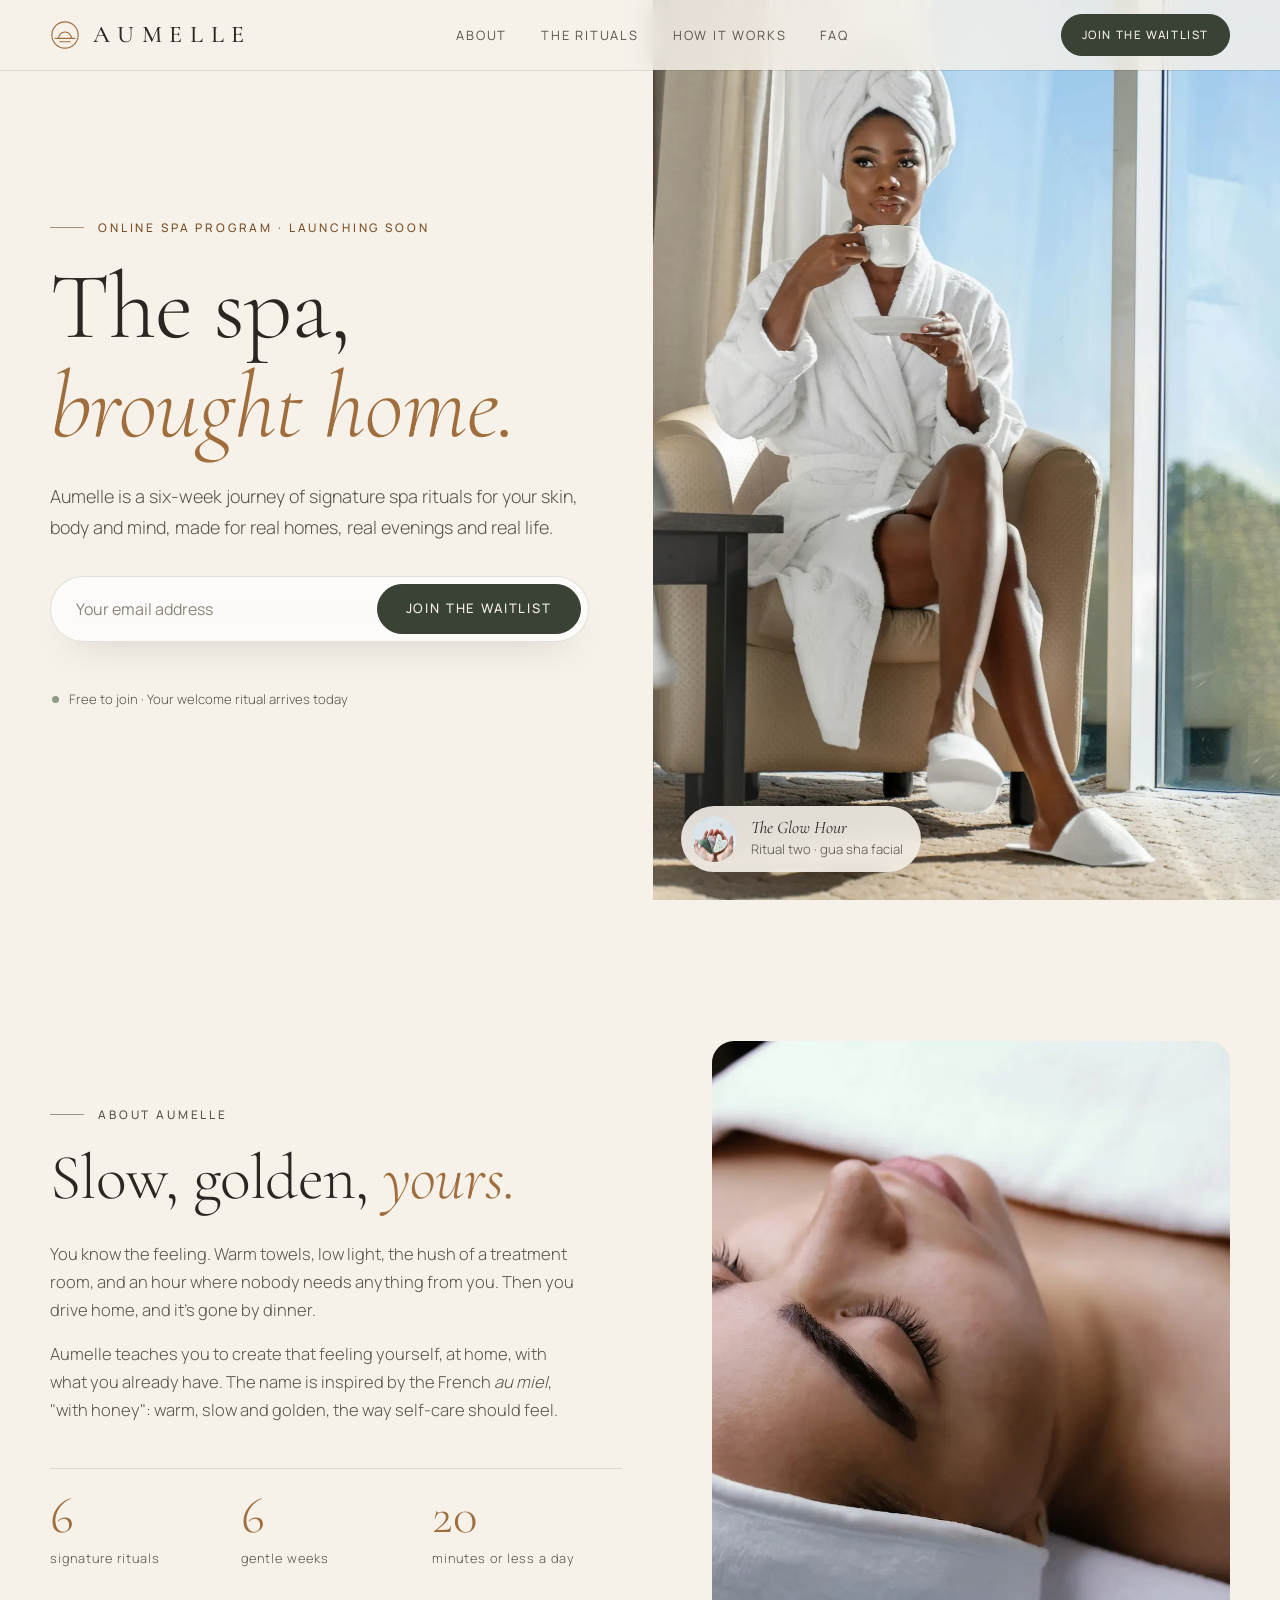
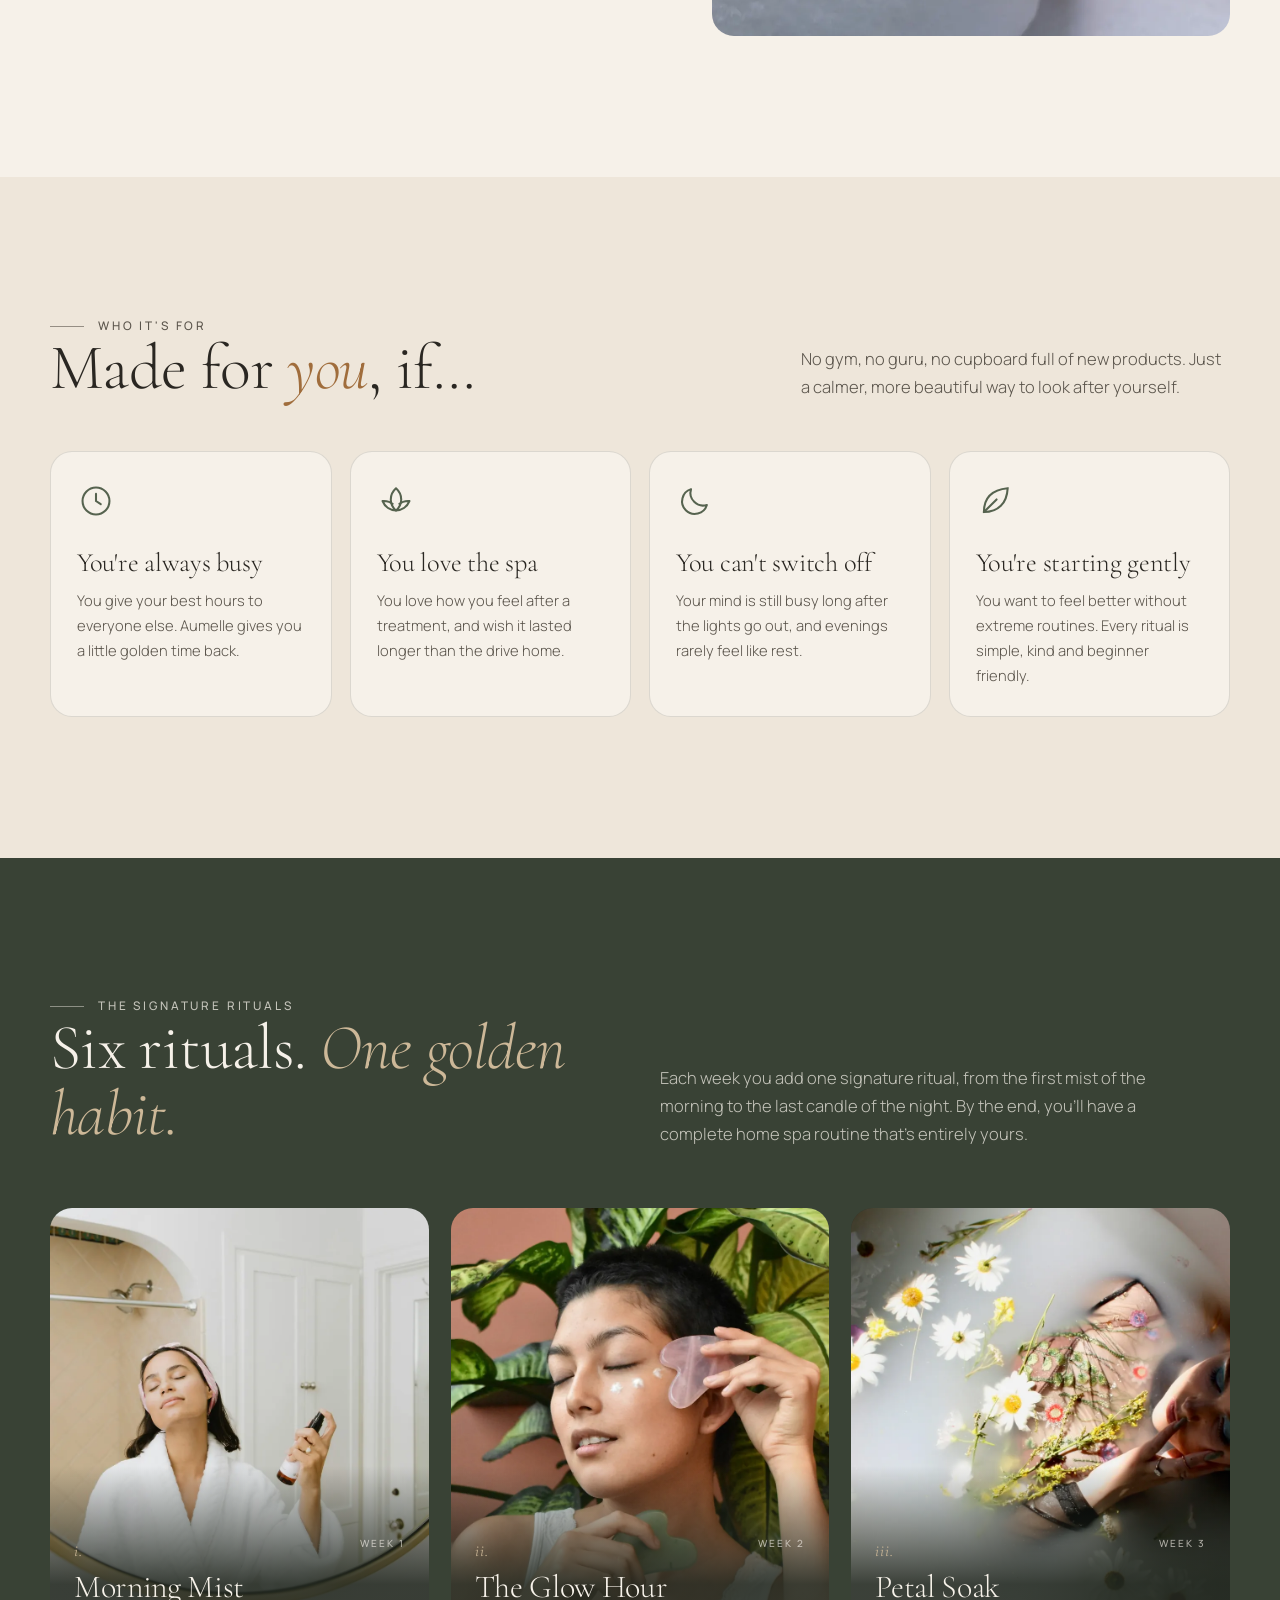
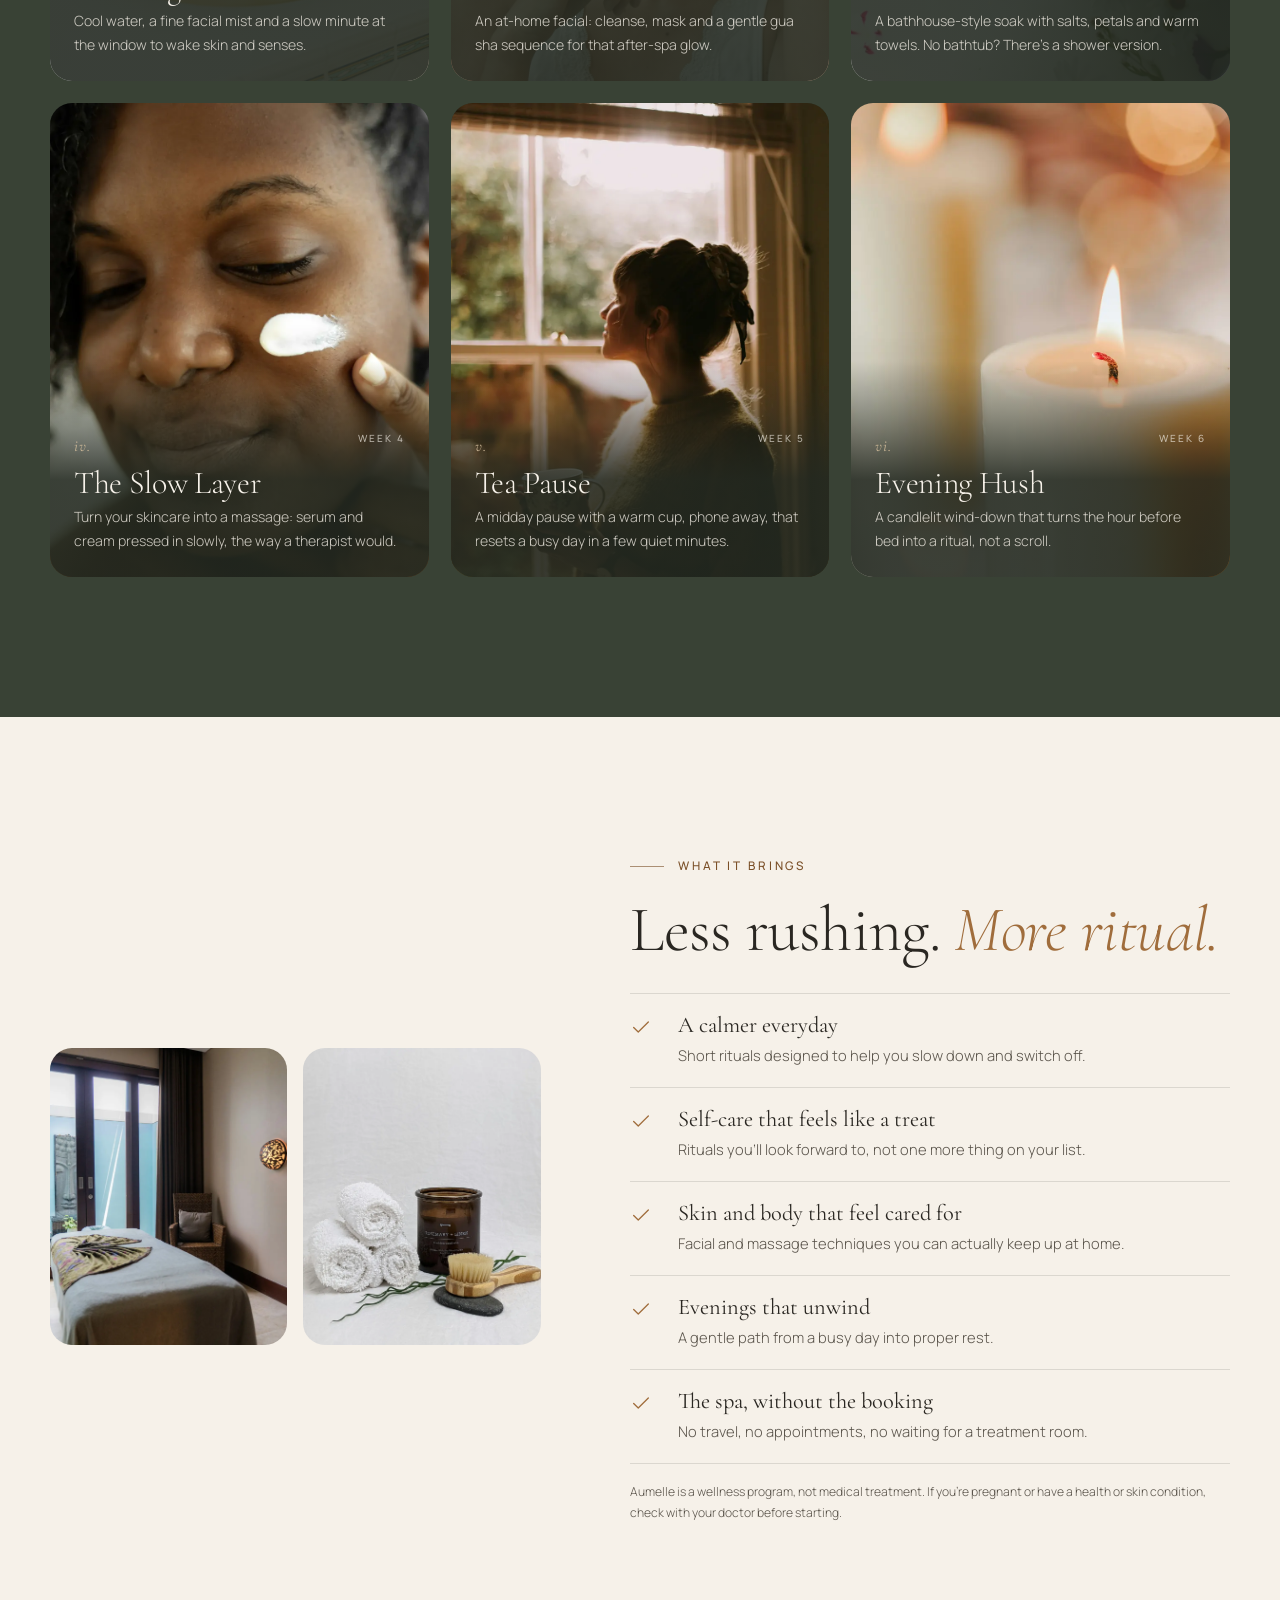
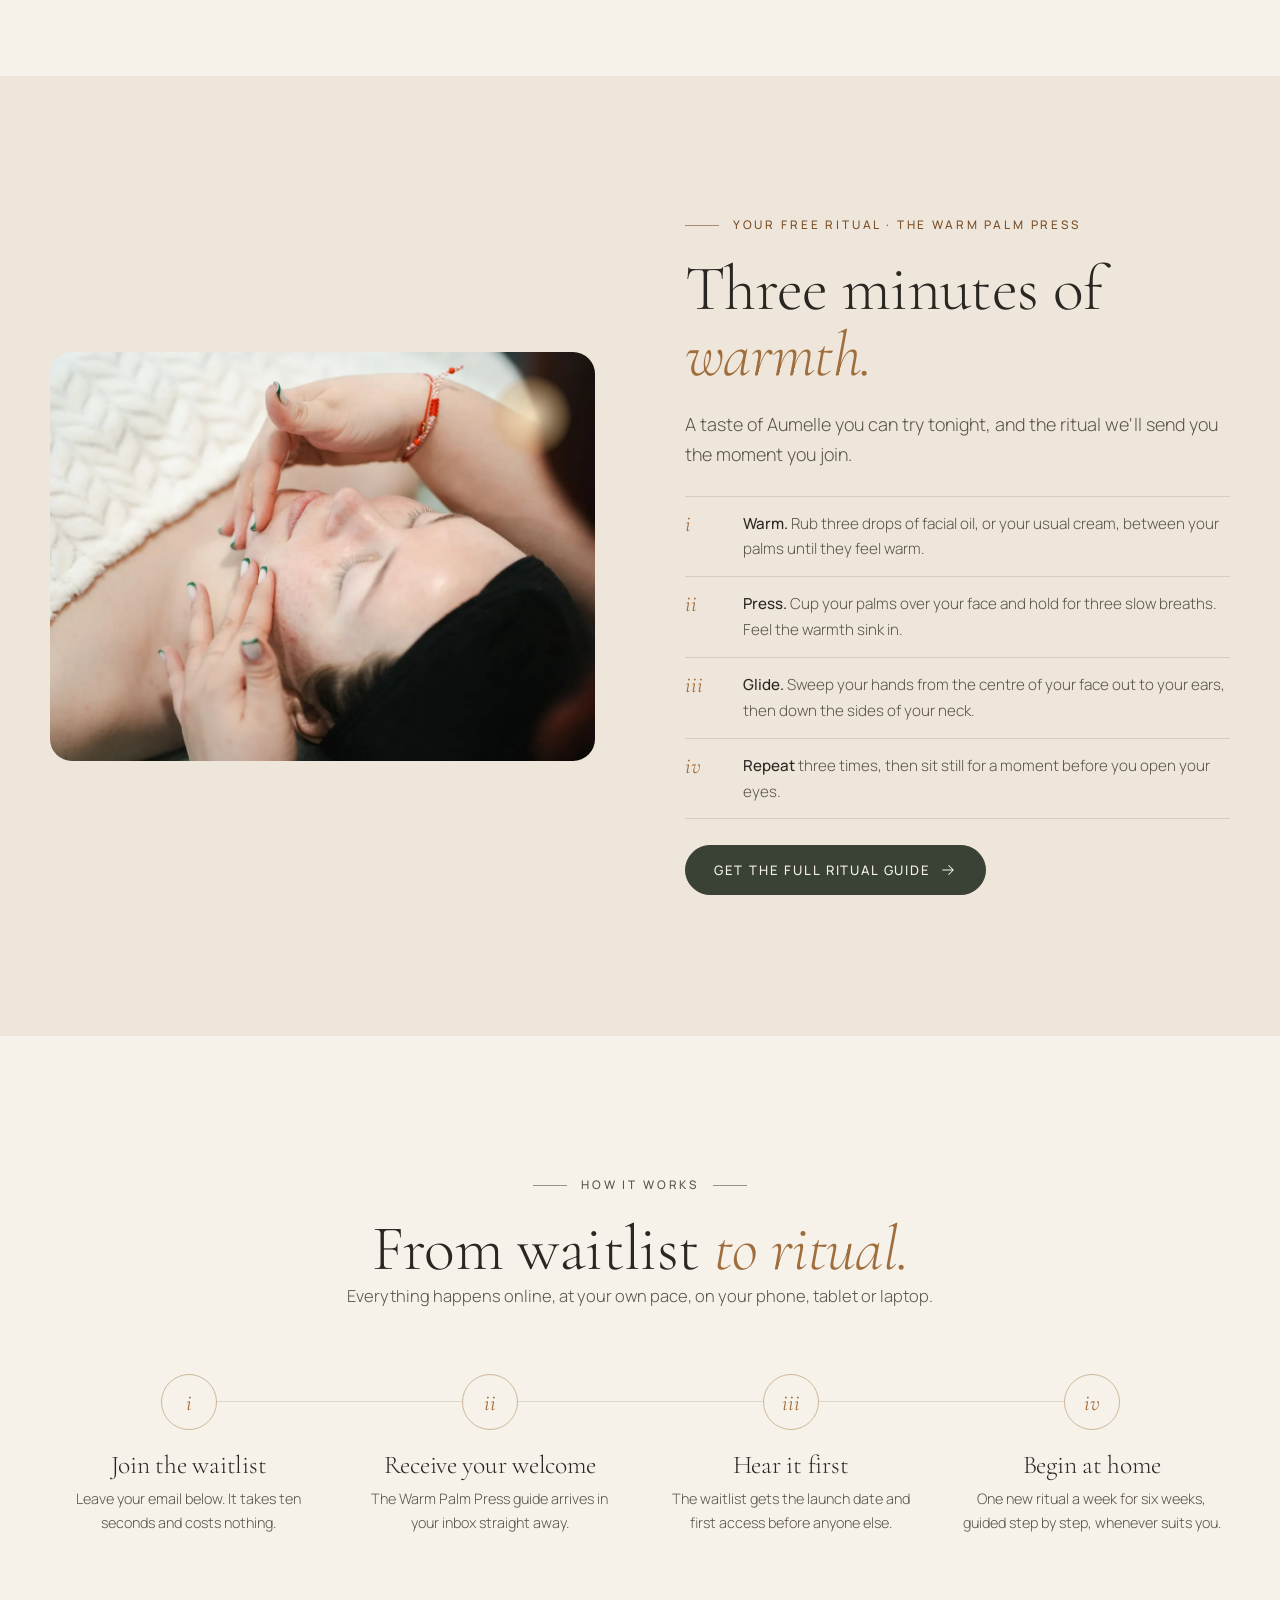
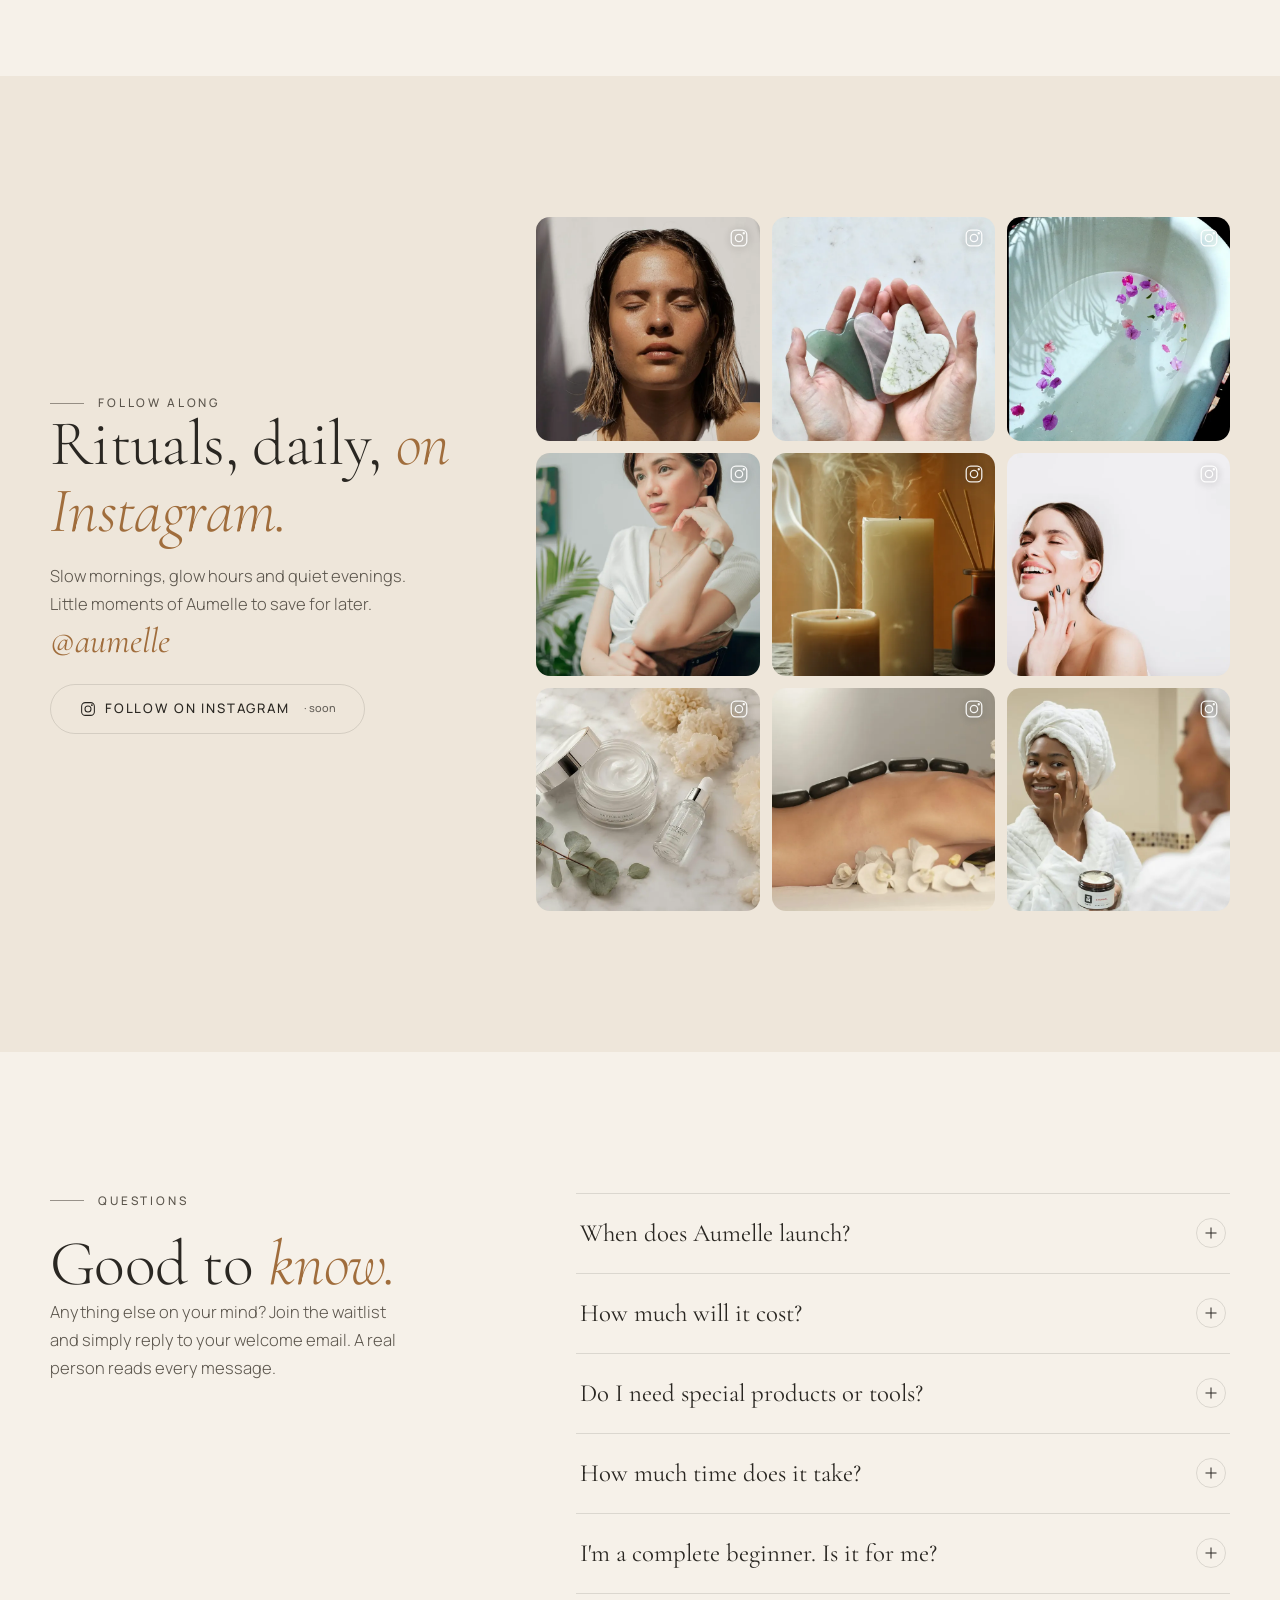
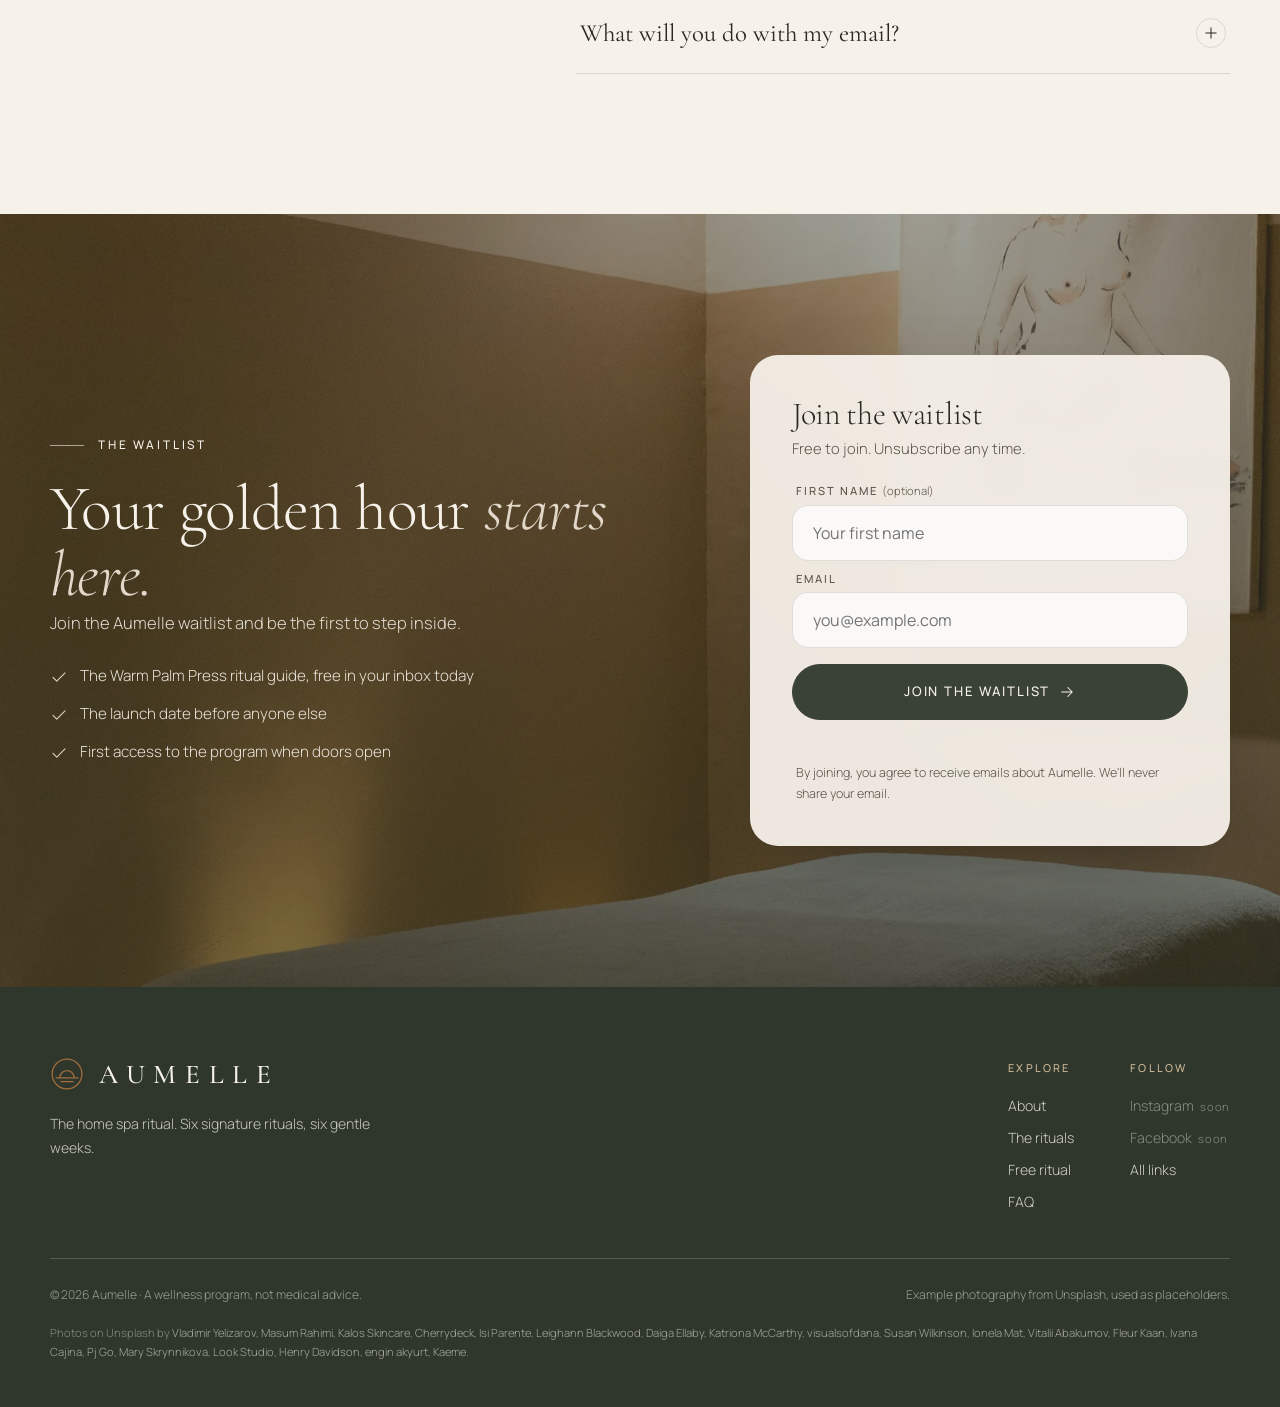
==== index.html @ cd6c883d "Aumelle landing page, waitlist and link-in-bio" ====
<!doctype html>
<html lang="en" class="no-js">
<head>
<meta charset="utf-8">
<meta name="viewport" content="width=device-width, initial-scale=1, viewport-fit=cover">
<title>Aumelle · The home spa ritual | Join the waitlist</title>
<meta name="description" content="Aumelle is an online spa program: six signature rituals over six gentle weeks that bring the calm and glow of the spa into your home. Join the waitlist for first access.">
<meta name="theme-color" content="#f6f1e9">
<link rel="canonical" href="https://mohammedbagowabair.github.io/Aumelle-Website/">
<meta property="og:type" content="website">
<meta property="og:site_name" content="Aumelle">
<meta property="og:title" content="Aumelle · The home spa ritual">
<meta property="og:description" content="Six signature rituals, six gentle weeks, the spa brought home. Join the waitlist for first access.">
<meta property="og:url" content="https://mohammedbagowabair.github.io/Aumelle-Website/">
<meta property="og:image" content="https://mohammedbagowabair.github.io/Aumelle-Website/assets/og.jpg">
<meta property="og:image:width" content="1200"><meta property="og:image:height" content="630">
<meta property="og:image:alt" content="Aumelle wordmark beside a woman relaxing with her eyes closed">
<meta name="twitter:card" content="summary_large_image">
<meta name="twitter:image" content="https://mohammedbagowabair.github.io/Aumelle-Website/assets/og.jpg">
<link rel="icon" href="assets/favicon.svg?v=202611112154" type="image/svg+xml">
<link rel="apple-touch-icon" href="assets/apple-touch-icon.png?v=202611112154">
<link rel="preload" href="assets/fonts/Cormorant-latin.woff2" as="font" type="font/woff2" crossorigin>
<link rel="preload" href="assets/fonts/Manrope-latin.woff2" as="font" type="font/woff2" crossorigin>
<link rel="preload" href="assets/img/hero.webp?v=202611112154" as="image" type="image/webp">
<link rel="stylesheet" href="assets/style.css?v=202611112154">
<script type="application/ld+json">{"@context":"https://schema.org","@type":"WebSite","name":"Aumelle","url":"https://mohammedbagowabair.github.io/Aumelle-Website/","description":"An online spa program: six signature rituals over six gentle weeks."}</script>
</head>
<body data-base="">
<a class="skip" href="#main">Skip to content</a>
<svg width="0" height="0" style="position:absolute" aria-hidden="true" focusable="false">
  <symbol id="i-check" viewBox="0 0 24 24"><path fill="none" stroke="currentColor" stroke-width="1.4" stroke-linecap="round" stroke-linejoin="round" d="M4 12.5l5 5L20 6.5"/></symbol>
  <symbol id="i-arrow" viewBox="0 0 24 24"><path fill="none" stroke="currentColor" stroke-width="1.4" stroke-linecap="round" stroke-linejoin="round" d="M5 12h14M13 6l6 6-6 6"/></symbol>
  <symbol id="i-ig" viewBox="0 0 24 24"><g fill="none" stroke="currentColor" stroke-width="1.4"><rect x="3.5" y="3.5" width="17" height="17" rx="5"/><circle cx="12" cy="12" r="4"/><circle cx="17.2" cy="6.8" r=".6" fill="currentColor"/></g></symbol>
  <symbol id="i-fb" viewBox="0 0 24 24"><path fill="none" stroke="currentColor" stroke-width="1.4" stroke-linejoin="round" d="M13.5 21v-7.5h2.6l.4-3h-3V8.6c0-.9.3-1.5 1.6-1.5h1.6V4.4c-.3 0-1.2-.1-2.3-.1-2.3 0-3.9 1.4-3.9 4v2.2H8v3h2.5V21"/></symbol>
  <symbol id="i-mail" viewBox="0 0 24 24"><g fill="none" stroke="currentColor" stroke-width="1.4" stroke-linejoin="round"><rect x="3" y="5.5" width="18" height="13" rx="2.5"/><path d="M3.5 7l8.5 6.5L20.5 7"/></g></symbol>
  <symbol id="i-leaf" viewBox="0 0 24 24"><g fill="none" stroke="currentColor" stroke-width="1.3" stroke-linecap="round"><path d="M5 19C5 10 10 5 20 4c-.5 9.5-6 15-15 15z"/><path d="M5 19l8-8"/></g></symbol>
  <symbol id="i-cal" viewBox="0 0 24 24"><g fill="none" stroke="currentColor" stroke-width="1.3" stroke-linecap="round"><rect x="3.5" y="5" width="17" height="15" rx="2.5"/><path d="M3.5 10h17M8 3v4M16 3v4"/></g></symbol>
  <symbol id="i-clock" viewBox="0 0 24 24"><g fill="none" stroke="currentColor" stroke-width="1.3" stroke-linecap="round"><circle cx="12" cy="12" r="8.5"/><path d="M12 7.5V12l3 2"/></g></symbol>
  <symbol id="i-moon" viewBox="0 0 24 24"><path fill="none" stroke="currentColor" stroke-width="1.3" stroke-linejoin="round" d="M19.5 14.5A8 8 0 0 1 9.5 4.5a8 8 0 1 0 10 10z"/></symbol>
  <symbol id="i-spa" viewBox="0 0 24 24"><g fill="none" stroke="currentColor" stroke-width="1.3" stroke-linejoin="round"><path d="M12 4c2.2 2 3.3 4.4 3.3 7S14.2 16 12 18c-2.2-2-3.3-4.4-3.3-7S9.8 6 12 4z"/><path d="M12 18c-3.6 0-7-2.2-8.5-6 2.6-.2 5 .6 6.8 2.2M12 18c3.6 0 7-2.2 8.5-6-2.6-.2-5 .6-6.8 2.2"/></g></symbol>
  <symbol id="i-seed" viewBox="0 0 24 24"><g fill="none" stroke="currentColor" stroke-width="1.3" stroke-linecap="round"><circle cx="12" cy="12" r="3"/><path d="M12 3v3M12 18v3M3 12h3M18 12h3M5.6 5.6l2.1 2.1M16.3 16.3l2.1 2.1M5.6 18.4l2.1-2.1M16.3 7.7l2.1-2.1"/></g></symbol>
  <symbol id="i-info" viewBox="0 0 24 24"><g fill="none" stroke="currentColor" stroke-width="1.3" stroke-linecap="round"><circle cx="12" cy="12" r="8.5"/><path d="M12 11v5.5M12 7.8v.2"/></g></symbol>
  <symbol id="i-wave" viewBox="0 0 24 24"><path fill="none" stroke="currentColor" stroke-width="1.3" stroke-linecap="round" d="M3 9c2.5-2 4.5-2 6 0s3.5 2 6 0 4.5-2 6 0M3 15c2.5-2 4.5-2 6 0s3.5 2 6 0 4.5-2 6 0"/></symbol>
</svg>


<header class="nav" id="nav">
  <div class="wrap">
    <a class="wm" href="#main" aria-label="Aumelle, home"><svg class="wm-mark" viewBox="0 0 40 40" aria-hidden="true"><circle cx="20" cy="20" r="17.5"/><path d="M11.5 24.5a8.5 8.5 0 0 1 17 0"/><path d="M7 24.5h26"/><path d="M13 29h14"/></svg><span class="wm-name">Aumelle</span></a>
    <nav class="nav-links" aria-label="Sections">
      <a href="#about">About</a>
      <a href="#rituals">The rituals</a>
      <a href="#how">How it works</a>
      <a href="#faq">FAQ</a>
    </nav>
    <a class="btn btn-sm" href="#waitlist">Join the waitlist</a>
  </div>
</header>

<main id="main">
<!-- HERO -->
<section class="hero split" aria-labelledby="h-hero">
  <div class="hero-grid">
    <div class="hero-copy-wrap">
      <div class="hero-copy">
        <p class="eyebrow reveal">Online spa program · Launching soon</p>
        <h1 id="h-hero" class="reveal d1">The spa,<span class="l2">brought home.</span></h1>
        <p class="lead reveal d2">Aumelle is a six-week journey of signature spa rituals for your skin, body and mind, made for real homes, real evenings and real life.</p>
        <div class="reveal d3" data-signup-box>
          <form class="signup" novalidate>
            <label class="sr" for="email-hero">Email address</label>
            <div class="field-row">
              <input id="email-hero" type="email" name="email" autocomplete="email" inputmode="email" placeholder="Your email address" required aria-describedby="msg-hero">
              <button class="btn" type="submit"><span class="lbl">Join the waitlist</span></button>
            </div>
            <div class="hp" aria-hidden="true"><label>Company<input type="text" name="company" tabindex="-1" autocomplete="off"></label></div>
            <p class="form-msg" id="msg-hero" role="status" aria-live="polite"></p>
          </form>
          <div class="thanks" role="status" aria-live="polite"><svg class="t-mark" viewBox="0 0 40 40" aria-hidden="true"><circle cx="20" cy="20" r="17.5"/><path d="M11.5 24.5a8.5 8.5 0 0 1 17 0"/><path d="M7 24.5h26"/><path d="M13 29h14"/></svg><h3>You're <em>on the list.</em></h3><p>Thank you for joining. Your welcome email, with the Warm Palm Press ritual guide, is on its way to your inbox.</p><p style="font-size:.84rem">Not there in a few minutes? Check Promotions or Spam.</p><span class="demo-flag">Preview mode: no email was saved or sent</span></div>
          <p class="hero-note"><span class="dot" aria-hidden="true"></span>Free to join · Your welcome ritual arrives today</p>
        </div>
      </div>
    </div>
    <figure class="hero-photo">
      <img src="assets/img/hero.webp?v=202611112154" width="1400" height="1750" alt="A woman in a white robe and hair towel relaxing with a cup of tea by a sunny window" fetchpriority="high">
      <figcaption class="hero-chip"><img src="assets/ig/ig2.webp?v=202611112154" width="700" height="700" alt="" loading="lazy"><span><b>The Glow Hour</b>Ritual two · gua sha facial</span></figcaption>
    </figure>
  </div>
</section>

<!-- ABOUT -->
<section class="sec intro" id="about" aria-labelledby="h-about">
  <div class="wrap grid">
    <div>
      <p class="eyebrow reveal">About Aumelle</p>
      <h2 id="h-about" class="reveal d1">Slow, golden, <em>yours.</em></h2>
      <p class="reveal d2">You know the feeling. Warm towels, low light, the hush of a treatment room, and an hour where nobody needs anything from you. Then you drive home, and it's gone by dinner.</p>
      <p class="reveal d2">Aumelle teaches you to create that feeling yourself, at home, with what you already have. The name is inspired by the French <em>au miel</em>, "with honey": warm, slow and golden, the way self-care should feel.</p>
      <div class="trio reveal d3">
        <div><b>6</b><span>signature rituals</span></div>
        <div><b>6</b><span>gentle weeks</span></div>
        <div><b>20</b><span>minutes or less a day</span></div>
      </div>
    </div>
    <figure class="frame reveal d2" style="margin:0;aspect-ratio:4/4.6">
      <img src="assets/img/intro.webp?v=202611112154" width="1600" height="1066" loading="lazy" alt="A woman lying on a spa bed with her eyes closed, hair wrapped in a white towel">
    </figure>
  </div>
</section>

<!-- FOR WHOM -->
<section class="sec forwhom" aria-labelledby="h-who">
  <div class="wrap">
    <div class="head">
      <div>
        <p class="eyebrow reveal">Who it's for</p>
        <h2 id="h-who" class="reveal d1">Made for <em>you</em>, if&hellip;</h2>
      </div>
      <p class="reveal d2">No gym, no guru, no cupboard full of new products. Just a calmer, more beautiful way to look after yourself.</p>
    </div>
    <ul class="who">
      <li class="reveal"><svg class="ic" aria-hidden="true"><use href="#i-clock"/></svg><h3>You're always busy</h3><p>You give your best hours to everyone else. Aumelle gives you a little golden time back.</p></li>
      <li class="reveal d1"><svg class="ic" aria-hidden="true"><use href="#i-spa"/></svg><h3>You love the spa</h3><p>You love how you feel after a treatment, and wish it lasted longer than the drive home.</p></li>
      <li class="reveal d2"><svg class="ic" aria-hidden="true"><use href="#i-moon"/></svg><h3>You can't switch off</h3><p>Your mind is still busy long after the lights go out, and evenings rarely feel like rest.</p></li>
      <li class="reveal d3"><svg class="ic" aria-hidden="true"><use href="#i-leaf"/></svg><h3>You're starting gently</h3><p>You want to feel better without extreme routines. Every ritual is simple, kind and beginner friendly.</p></li>
    </ul>
  </div>
</section>

<!-- RITUALS -->
<section class="sec rituals" id="rituals" aria-labelledby="h-rituals">
  <div class="wrap">
    <div class="head">
      <div>
        <p class="eyebrow reveal">The signature rituals</p>
        <h2 id="h-rituals" class="reveal d1">Six rituals. <em>One golden habit.</em></h2>
      </div>
      <p class="reveal d2">Each week you add one signature ritual, from the first mist of the morning to the last candle of the night. By the end, you'll have a complete home spa routine that's entirely yours.</p>
    </div>
    <ol class="rgrid">
      <li class="rcard reveal"><div class="ph"><img src="assets/img/r-mist.webp?v=202611112154" width="900" height="1125" loading="lazy" alt="A woman in a white robe spraying facial mist in front of a round mirror"></div><div class="body"><span class="n">i.</span><span class="wk">Week 1</span><h3>Morning Mist</h3><p>Cool water, a fine facial mist and a slow minute at the window to wake skin and senses.</p></div></li>
      <li class="rcard reveal d1"><div class="ph"><img src="assets/img/r-glow.webp?v=202611112154" width="900" height="1125" loading="lazy" alt="A woman with eyes closed using a rose quartz gua sha on her cheek"></div><div class="body"><span class="n">ii.</span><span class="wk">Week 2</span><h3>The Glow Hour</h3><p>An at-home facial: cleanse, mask and a gentle gua sha sequence for that after-spa glow.</p></div></li>
      <li class="rcard reveal d2"><div class="ph"><img src="assets/img/r-soak.webp?v=202611112154" width="900" height="1125" loading="lazy" alt="A woman relaxing in a milky bath scattered with daisies"></div><div class="body"><span class="n">iii.</span><span class="wk">Week 3</span><h3>Petal Soak</h3><p>A bathhouse-style soak with salts, petals and warm towels. No bathtub? There's a shower version.</p></div></li>
      <li class="rcard reveal"><div class="ph"><img src="assets/img/r-layer.webp?v=202611112154" width="900" height="1125" loading="lazy" alt="A smiling woman applying a dot of cream to her cheek"></div><div class="body"><span class="n">iv.</span><span class="wk">Week 4</span><h3>The Slow Layer</h3><p>Turn your skincare into a massage: serum and cream pressed in slowly, the way a therapist would.</p></div></li>
      <li class="rcard reveal d1"><div class="ph"><img src="assets/img/r-tea.webp?v=202611112154" width="900" height="1125" loading="lazy" alt="A woman holding a cup of tea by a sunlit window"></div><div class="body"><span class="n">v.</span><span class="wk">Week 5</span><h3>Tea Pause</h3><p>A midday pause with a warm cup, phone away, that resets a busy day in a few quiet minutes.</p></div></li>
      <li class="rcard reveal d2"><div class="ph"><img src="assets/img/r-hush.webp?v=202611112154" width="900" height="1125" loading="lazy" alt="A lit white candle glowing in soft warm light"></div><div class="body"><span class="n">vi.</span><span class="wk">Week 6</span><h3>Evening Hush</h3><p>A candlelit wind-down that turns the hour before bed into a ritual, not a scroll.</p></div></li>
    </ol>
  </div>
</section>

<!-- BENEFITS -->
<section class="sec benefits" aria-labelledby="h-ben">
  <div class="wrap grid">
    <div class="bimgs">
      <figure class="frame reveal" style="margin:0"><img src="assets/img/room.webp?v=202611112154" width="1000" height="1250" loading="lazy" alt="A calm spa treatment room with a made-up massage bed and soft light"></figure>
      <figure class="frame reveal d2" style="margin:0"><img src="assets/img/towels.webp?v=202611112154" width="1000" height="1250" loading="lazy" alt="Rolled white towels, an amber candle jar and a wooden body brush"></figure>
    </div>
    <div>
      <p class="eyebrow reveal">What it brings</p>
      <h2 class="reveal d1" id="h-ben">Less rushing. <em>More ritual.</em></h2>
      <ul class="blist">
        <li class="reveal"><svg aria-hidden="true"><use href="#i-check"/></svg><div><b>A calmer everyday</b><span>Short rituals designed to help you slow down and switch off.</span></div></li>
        <li class="reveal d1"><svg aria-hidden="true"><use href="#i-check"/></svg><div><b>Self-care that feels like a treat</b><span>Rituals you'll look forward to, not one more thing on your list.</span></div></li>
        <li class="reveal d2"><svg aria-hidden="true"><use href="#i-check"/></svg><div><b>Skin and body that feel cared for</b><span>Facial and massage techniques you can actually keep up at home.</span></div></li>
        <li class="reveal d3"><svg aria-hidden="true"><use href="#i-check"/></svg><div><b>Evenings that unwind</b><span>A gentle path from a busy day into proper rest.</span></div></li>
        <li class="reveal d4"><svg aria-hidden="true"><use href="#i-check"/></svg><div><b>The spa, without the booking</b><span>No travel, no appointments, no waiting for a treatment room.</span></div></li>
      </ul>
      <p class="fine reveal">Aumelle is a wellness program, not medical treatment. If you're pregnant or have a health or skin condition, check with your doctor before starting.</p>
    </div>
  </div>
</section>

<!-- FREE RITUAL -->
<section class="sec palm forwhom" id="free-ritual" aria-labelledby="h-palm">
  <div class="wrap grid">
    <figure class="frame reveal" style="margin:0"><img src="assets/img/palm.webp?v=202611112154" width="1200" height="900" loading="lazy" alt="A woman with eyes closed, hands resting gently on her face"><span class="glow" aria-hidden="true"></span></figure>
    <div>
      <p class="eyebrow reveal">Your free ritual · The Warm Palm Press</p>
      <h2 id="h-palm" class="reveal d1">Three minutes of <em>warmth.</em></h2>
      <p class="lead reveal d2">A taste of Aumelle you can try tonight, and the ritual we'll send you the moment you join.</p>
      <ol class="psteps reveal d2">
        <li><span><b>Warm.</b> Rub three drops of facial oil, or your usual cream, between your palms until they feel warm.</span></li>
        <li><span><b>Press.</b> Cup your palms over your face and hold for three slow breaths. Feel the warmth sink in.</span></li>
        <li><span><b>Glide.</b> Sweep your hands from the centre of your face out to your ears, then down the sides of your neck.</span></li>
        <li><span><b>Repeat</b> three times, then sit still for a moment before you open your eyes.</span></li>
      </ol>
      <a class="btn reveal d3" href="#waitlist">Get the full ritual guide<svg class="arr" width="18" height="18" aria-hidden="true"><use href="#i-arrow"/></svg></a>
    </div>
  </div>
</section>

<!-- HOW -->
<section class="sec how" id="how" aria-labelledby="h-how">
  <div class="wrap">
    <div class="head">
      <p class="eyebrow reveal">How it works</p>
      <h2 id="h-how" class="reveal d1">From waitlist <em>to ritual.</em></h2>
      <p class="reveal d2">Everything happens online, at your own pace, on your phone, tablet or laptop.</p>
    </div>
    <ol class="steps">
      <li class="reveal"><span class="num">i</span><div><h3>Join the waitlist</h3><p>Leave your email below. It takes ten seconds and costs nothing.</p></div></li>
      <li class="reveal d1"><span class="num">ii</span><div><h3>Receive your welcome</h3><p>The Warm Palm Press guide arrives in your inbox straight away.</p></div></li>
      <li class="reveal d2"><span class="num">iii</span><div><h3>Hear it first</h3><p>The waitlist gets the launch date and first access before anyone else.</p></div></li>
      <li class="reveal d3"><span class="num">iv</span><div><h3>Begin at home</h3><p>One new ritual a week for six weeks, guided step by step, whenever suits you.</p></div></li>
    </ol>
  </div>
</section>

<!-- INSTAGRAM -->
<section class="sec insta forwhom" id="instagram" aria-labelledby="h-ig">
  <div class="wrap cols">
    <div class="head">
      <p class="eyebrow reveal">Follow along</p>
      <h2 id="h-ig" class="reveal d1">Rituals, daily, <em>on Instagram.</em></h2>
      <p class="reveal d2" style="color:var(--ink-2);margin-top:18px;max-width:24em">Slow mornings, glow hours and quiet evenings. Little moments of Aumelle to save for later.</p>
      <a class="handle reveal d2" data-social="instagram" href="#">@aumelle</a>
      <div class="reveal d3" style="margin-top:22px"><a class="btn btn-line" data-social="instagram" href="#"><svg width="18" height="18" aria-hidden="true"><use href="#i-ig"/></svg>Follow on Instagram<small data-soon style="text-transform:none;letter-spacing:0;margin-left:6px;opacity:.7">· soon</small></a></div>
    </div>
    <ul class="igrid reveal d1" aria-label="Example Instagram posts">
      <li><a data-social="instagram" href="#" aria-label="Aumelle on Instagram: Woman with wet hair and eyes closed in soft sunlight"><img src="assets/ig/ig1.webp?v=202611112154" width="700" height="700" loading="lazy" alt="Woman with wet hair and eyes closed in soft sunlight"><svg class="ig-ico" aria-hidden="true"><use href="#i-ig"/></svg></a></li>
      <li><a data-social="instagram" href="#" aria-label="Aumelle on Instagram: Hands holding heart-shaped gua sha stones"><img src="assets/ig/ig2.webp?v=202611112154" width="700" height="700" loading="lazy" alt="Hands holding heart-shaped gua sha stones"><svg class="ig-ico" aria-hidden="true"><use href="#i-ig"/></svg></a></li>
      <li><a data-social="instagram" href="#" aria-label="Aumelle on Instagram: A white bathtub with floating pink petals"><img src="assets/ig/ig3.webp?v=202611112154" width="700" height="700" loading="lazy" alt="A white bathtub with floating pink petals"><svg class="ig-ico" aria-hidden="true"><use href="#i-ig"/></svg></a></li>
      <li><a data-social="instagram" href="#" aria-label="Aumelle on Instagram: A woman in a white shirt sitting calmly by a window"><img src="assets/ig/ig4.webp?v=202611112154" width="700" height="700" loading="lazy" alt="A woman in a white shirt sitting calmly by a window"><svg class="ig-ico" aria-hidden="true"><use href="#i-ig"/></svg></a></li>
      <li><a data-social="instagram" href="#" aria-label="Aumelle on Instagram: Candles and an incense stick in warm light"><img src="assets/ig/ig5.webp?v=202611112154" width="700" height="700" loading="lazy" alt="Candles and an incense stick in warm light"><svg class="ig-ico" aria-hidden="true"><use href="#i-ig"/></svg></a></li>
      <li><a data-social="instagram" href="#" aria-label="Aumelle on Instagram: A smiling woman with a dot of cream on her cheek"><img src="assets/ig/ig6.webp?v=202611112154" width="700" height="700" loading="lazy" alt="A smiling woman with a dot of cream on her cheek"><svg class="ig-ico" aria-hidden="true"><use href="#i-ig"/></svg></a></li>
      <li><a data-social="instagram" href="#" aria-label="Aumelle on Instagram: Skincare jar, serum and eucalyptus on marble"><img src="assets/ig/ig7.webp?v=202611112154" width="700" height="700" loading="lazy" alt="Skincare jar, serum and eucalyptus on marble"><svg class="ig-ico" aria-hidden="true"><use href="#i-ig"/></svg></a></li>
      <li><a data-social="instagram" href="#" aria-label="Aumelle on Instagram: Hot stones placed along a back at a spa"><img src="assets/ig/ig8.webp?v=202611112154" width="700" height="700" loading="lazy" alt="Hot stones placed along a back at a spa"><svg class="ig-ico" aria-hidden="true"><use href="#i-ig"/></svg></a></li>
      <li><a data-social="instagram" href="#" aria-label="Aumelle on Instagram: A woman in a towel and robe applying cream at the mirror"><img src="assets/ig/ig9.webp?v=202611112154" width="700" height="700" loading="lazy" alt="A woman in a towel and robe applying cream at the mirror"><svg class="ig-ico" aria-hidden="true"><use href="#i-ig"/></svg></a></li>
    </ul>
  </div>
</section>

<!-- FAQ -->
<section class="sec faq" id="faq" aria-labelledby="h-faq" style="background:var(--linen)">
  <div class="wrap grid">
    <div class="side">
      <p class="eyebrow reveal">Questions</p>
      <h2 id="h-faq" class="reveal d1">Good to <em>know.</em></h2>
      <p class="reveal d2">Anything else on your mind? Join the waitlist and simply reply to your welcome email. A real person reads every message.</p>
    </div>
    <div class="qa reveal d1">
      <details><summary>When does Aumelle launch?<span class="pm" aria-hidden="true"></span></summary><div class="a">Very soon. The launch date goes to the waitlist first, before it's shared anywhere else.</div></details>
      <details><summary>How much will it cost?<span class="pm" aria-hidden="true"></span></summary><div class="a">Pricing will be announced at launch. Waitlist members hear it first and get first access, so joining now is the best way to make sure you don't miss out.</div></details>
      <details><summary>Do I need special products or tools?<span class="pm" aria-hidden="true"></span></summary><div class="a">No. Every ritual works with what you already have: a basin or shower, a towel, your usual skincare and a quiet corner. Optional extras, like a gua sha stone or bath salts, are suggested, never required.</div></details>
      <details><summary>How much time does it take?<span class="pm" aria-hidden="true"></span></summary><div class="a">Most rituals take 20 minutes or less. Short on time? Each one has a five-minute version for busy days.</div></details>
      <details><summary>I'm a complete beginner. Is it for me?<span class="pm" aria-hidden="true"></span></summary><div class="a">Absolutely. Nothing is extreme or complicated. Each ritual is explained step by step, and you can go at your own pace.</div></details>
      <details><summary>What will you do with my email?<span class="pm" aria-hidden="true"></span></summary><div class="a">We'll only use it to send you your welcome ritual and news about Aumelle. We never sell or share it, and you can unsubscribe with one click at any time.</div></details>
    </div>
  </div>
</section>

<!-- WAITLIST -->
<section class="sec cta" id="waitlist" aria-labelledby="h-wait">
  <div class="bg" aria-hidden="true"><img src="assets/img/cta.webp?v=202611112154" width="1800" height="1012" loading="lazy" alt=""></div>
  <div class="wrap">
    <div class="copy">
      <p class="eyebrow reveal">The waitlist</p>
      <h2 id="h-wait" class="reveal d1">Your golden hour <em>starts here.</em></h2>
      <p class="reveal d2">Join the Aumelle waitlist and be the first to step inside.</p>
      <ul class="perks reveal d3">
        <li><svg aria-hidden="true"><use href="#i-check"/></svg>The Warm Palm Press ritual guide, free in your inbox today</li>
        <li><svg aria-hidden="true"><use href="#i-check"/></svg>The launch date before anyone else</li>
        <li><svg aria-hidden="true"><use href="#i-check"/></svg>First access to the program when doors open</li>
      </ul>
    </div>
    <div class="card reveal d2" data-signup-box>
      <form class="signup stacked" novalidate>
        <h3>Join the waitlist</h3>
        <p class="sub">Free to join. Unsubscribe any time.</p>
        <div class="fields">
          <div><label class="lbl-t" for="name-cta">First name <span style="text-transform:none;letter-spacing:0;font-weight:300">(optional)</span></label><input id="name-cta" type="text" name="name" autocomplete="given-name" placeholder="Your first name"></div>
          <div><label class="lbl-t" for="email-cta">Email</label><input id="email-cta" type="email" name="email" autocomplete="email" inputmode="email" placeholder="you@example.com" required aria-describedby="msg-cta"></div>
          <button class="btn" type="submit"><span class="lbl">Join the waitlist</span><svg class="arr" width="18" height="18" aria-hidden="true"><use href="#i-arrow"/></svg></button>
        </div>
        <div class="hp" aria-hidden="true"><label>Company<input type="text" name="company" tabindex="-1" autocomplete="off"></label></div>
        <p class="form-msg" id="msg-cta" role="status" aria-live="polite"></p>
        <p class="consent">By joining, you agree to receive emails about Aumelle. We'll never share your email.</p>
      </form>
      <div class="thanks" role="status" aria-live="polite"><svg class="t-mark" viewBox="0 0 40 40" aria-hidden="true"><circle cx="20" cy="20" r="17.5"/><path d="M11.5 24.5a8.5 8.5 0 0 1 17 0"/><path d="M7 24.5h26"/><path d="M13 29h14"/></svg><h3>You're <em>on the list.</em></h3><p>Thank you for joining. Your welcome email, with the Warm Palm Press ritual guide, is on its way to your inbox.</p><p style="font-size:.84rem">Not there in a few minutes? Check Promotions or Spam.</p><span class="demo-flag">Preview mode: no email was saved or sent</span></div>
    </div>
  </div>
</section>
</main>

<footer class="foot">
  <div class="wrap">
    <div class="top">
      <div>
        <a class="wm" href="#main" aria-label="Aumelle, home"><svg class="wm-mark" viewBox="0 0 40 40" aria-hidden="true"><circle cx="20" cy="20" r="17.5"/><path d="M11.5 24.5a8.5 8.5 0 0 1 17 0"/><path d="M7 24.5h26"/><path d="M13 29h14"/></svg><span class="wm-name">Aumelle</span></a>
        <p class="tag">The home spa ritual. Six signature rituals, six gentle weeks.</p>
      </div>
      <nav aria-label="Footer">
        <div><h4>Explore</h4><a href="#about">About</a><a href="#rituals">The rituals</a><a href="#free-ritual">Free ritual</a><a href="#faq">FAQ</a></div>
        <div><h4>Follow</h4><a data-social="instagram" href="#">Instagram<small data-soon>soon</small></a><a data-social="facebook" href="#">Facebook<small data-soon>soon</small></a><a href="links/">All links</a></div>
      </nav>
    </div>
    <div class="bottom">
      <span>© <span data-year>2026</span> Aumelle · A wellness program, not medical advice.</span>
      <span>Example photography from Unsplash, used as placeholders.</span>
    </div>
    <p class="credits">Photos on Unsplash by <a href="https://unsplash.com/@yelizarov?utm_source=aumelle&amp;utm_medium=referral" target="_blank" rel="noopener">Vladimir Yelizarov</a>, <a href="https://unsplash.com/@masumrh?utm_source=aumelle&amp;utm_medium=referral" target="_blank" rel="noopener">Masum Rahimi</a>, <a href="https://unsplash.com/@kalosskin?utm_source=aumelle&amp;utm_medium=referral" target="_blank" rel="noopener">Kalos Skincare</a>, <a href="https://unsplash.com/@cherrydeck?utm_source=aumelle&amp;utm_medium=referral" target="_blank" rel="noopener">Cherrydeck</a>, <a href="https://unsplash.com/@isiparente?utm_source=aumelle&amp;utm_medium=referral" target="_blank" rel="noopener">Isi Parente</a>, <a href="https://unsplash.com/@ohleighann?utm_source=aumelle&amp;utm_medium=referral" target="_blank" rel="noopener">Leighann Blackwood</a>, <a href="https://unsplash.com/@daiga_ellaby?utm_source=aumelle&amp;utm_medium=referral" target="_blank" rel="noopener">Daiga Ellaby</a>, <a href="https://unsplash.com/@dewdrop157?utm_source=aumelle&amp;utm_medium=referral" target="_blank" rel="noopener">Katriona McCarthy</a>, <a href="https://unsplash.com/@visualsofdana?utm_source=aumelle&amp;utm_medium=referral" target="_blank" rel="noopener">visualsofdana</a>, <a href="https://unsplash.com/@susan_wilkinson?utm_source=aumelle&amp;utm_medium=referral" target="_blank" rel="noopener">Susan Wilkinson</a>, <a href="https://unsplash.com/@ionelaaaaa?utm_source=aumelle&amp;utm_medium=referral" target="_blank" rel="noopener">Ionela Mat</a>, <a href="https://unsplash.com/@scoutori?utm_source=aumelle&amp;utm_medium=referral" target="_blank" rel="noopener">Vitalii Abakumov</a>, <a href="https://unsplash.com/@fleuraimeekaan?utm_source=aumelle&amp;utm_medium=referral" target="_blank" rel="noopener">Fleur Kaan</a>, <a href="https://unsplash.com/@von_co?utm_source=aumelle&amp;utm_medium=referral" target="_blank" rel="noopener">Ivana Cajina</a>, <a href="https://unsplash.com/@phizzahot?utm_source=aumelle&amp;utm_medium=referral" target="_blank" rel="noopener">Pj Go</a>, <a href="https://unsplash.com/@mary_skr?utm_source=aumelle&amp;utm_medium=referral" target="_blank" rel="noopener">Mary Skrynnikova</a>, <a href="https://unsplash.com/@lookphoto?utm_source=aumelle&amp;utm_medium=referral" target="_blank" rel="noopener">Look Studio</a>, <a href="https://unsplash.com/@henrydavisonny?utm_source=aumelle&amp;utm_medium=referral" target="_blank" rel="noopener">Henry Davidson</a>, <a href="https://unsplash.com/@enginakyurt?utm_source=aumelle&amp;utm_medium=referral" target="_blank" rel="noopener">engin akyurt</a>, <a href="https://unsplash.com/@hellokaeme?utm_source=aumelle&amp;utm_medium=referral" target="_blank" rel="noopener">Kaeme</a>.</p>
  </div>
</footer>
<script src="assets/config.js?v=202611112154"></script>
<script src="assets/app.js?v=202611112154"></script>
</body>
</html>
---- assets/style.css ----
@font-face{font-family:"Cormorant Garamond";font-style:normal;font-weight:300 600;font-display:swap;src:url(fonts/Cormorant-latin.woff2) format("woff2")}
@font-face{font-family:"Cormorant Garamond";font-style:italic;font-weight:300 600;font-display:swap;src:url(fonts/Cormorant-italic-latin.woff2) format("woff2")}
@font-face{font-family:"Manrope";font-style:normal;font-weight:300 600;font-display:swap;src:url(fonts/Manrope-latin.woff2) format("woff2")}
:root{
  --linen:#f6f1e9; --linen-2:#eee6da; --stone:#e2d8ca; --sand:#cdb898; --sand-d:#b39c7c;
  --clay:#a06d3c; --clay-d:#7a4f27; --sage:#8e9c86; --sage-l:#c9d1c1; --sage-d:#56634f; --moss:#394235; --moss-2:#2f372c;
  --ink:#2a2722; --ink-2:#5a544b; --line:rgba(42,39,34,.13); --line-l:rgba(246,241,233,.2);
  --serif:"Cormorant Garamond","Cormorant",Georgia,"Times New Roman",serif;
  --sans:"Manrope",system-ui,-apple-system,"Segoe UI",Roboto,sans-serif;
  --r:22px; --ease:cubic-bezier(.22,.7,.18,1);
}
*,*::before,*::after{box-sizing:border-box}
html{scroll-behavior:smooth;-webkit-text-size-adjust:100%;scroll-padding-top:84px}
body{margin:0;background:var(--linen);color:var(--ink);font:300 16.5px/1.7 var(--sans);-webkit-font-smoothing:antialiased;overflow-x:hidden}
img{display:block;max-width:100%;height:auto}
a{color:inherit}
h1,h2,h3{font-family:var(--serif);font-weight:300;line-height:1.04;margin:0;letter-spacing:-.01em}
h2{font-size:clamp(2.4rem,5.4vw,4rem)}
h1 em,h2 em,h3 em{font-style:italic;color:var(--clay)}
p{margin:0 0 1em}
strong{font-weight:500}
.wrap{width:min(1180px,100% - 44px);margin-inline:auto}
.skip{position:absolute;left:-999px;top:8px;background:var(--moss);color:var(--linen);padding:10px 16px;border-radius:999px;z-index:100;text-decoration:none}
.skip:focus{left:10px}
:focus-visible{outline:2px solid var(--clay);outline-offset:3px;border-radius:6px}
.sr{position:absolute!important;width:1px;height:1px;overflow:hidden;clip:rect(0 0 0 0);white-space:nowrap}
.eyebrow{font:500 .74rem/1.4 var(--sans);letter-spacing:.24em;text-transform:uppercase;color:var(--clay-d);display:flex;align-items:center;gap:14px;margin:0 0 22px}
.eyebrow::before{content:"";width:34px;height:1px;background:currentColor;opacity:.6}
.lead{font-size:clamp(1.02rem,1.4vw,1.14rem);color:var(--ink-2);max-width:34em}

/* ---------- buttons ---------- */
.btn{--bg:var(--moss);--fg:var(--linen);display:inline-flex;align-items:center;justify-content:center;gap:.6em;min-height:50px;padding:0 28px;border-radius:999px;border:1px solid var(--bg);background:var(--bg);color:var(--fg);font:500 .82rem/1 var(--sans);letter-spacing:.14em;text-transform:uppercase;text-decoration:none;cursor:pointer;transition:background .35s var(--ease),color .35s var(--ease),transform .35s var(--ease),box-shadow .35s var(--ease)}
.btn:hover{background:var(--moss-2);transform:translateY(-1px);box-shadow:0 10px 28px -14px rgba(47,55,44,.6)}
.btn-line{--bg:transparent;--fg:var(--ink);border-color:var(--line)}
.btn-line:hover{background:var(--ink);color:var(--linen);border-color:var(--ink)}
.btn-sm{min-height:42px;padding:0 20px;font-size:.72rem}
.btn .arr{transition:transform .35s var(--ease)}
.btn:hover .arr{transform:translateX(4px)}

/* ---------- nav ---------- */
.nav{position:fixed;inset:0 0 auto;z-index:50;transition:background .4s var(--ease),box-shadow .4s var(--ease),padding .4s var(--ease);padding:20px 0}
.nav .wrap{display:flex;align-items:center;justify-content:space-between;gap:20px}
.nav .wm{font-size:1.5rem}
.nav.solid{background:rgba(246,241,233,.86);backdrop-filter:saturate(1.2) blur(14px);-webkit-backdrop-filter:saturate(1.2) blur(14px);box-shadow:0 1px 0 var(--line);padding:12px 0}
.nav-links{display:flex;gap:34px}
.nav-links a{font:400 .8rem/1 var(--sans);letter-spacing:.14em;text-transform:uppercase;text-decoration:none;color:var(--ink-2);position:relative;padding:6px 0}
.nav-links a::after{content:"";position:absolute;left:0;right:0;bottom:0;height:1px;background:var(--clay);transform:scaleX(0);transform-origin:left;transition:transform .4s var(--ease)}
.nav-links a:hover{color:var(--ink)}
.nav-links a:hover::after{transform:scaleX(1)}
@media (max-width:900px){.nav-links{display:none}.nav .wm{font-size:1.3rem}}

/* ---------- hero ---------- */
.hero{position:relative;min-height:100svh;display:flex;align-items:center;overflow:hidden;background:var(--linen-2)}
.hero-media{position:absolute;inset:0;overflow:hidden}
.hero-media picture{display:block;width:100%;height:100%}
.hero-media img{width:100%;height:100%;object-fit:cover;object-position:70% 60%}
.hero-media img{animation:drift 28s var(--ease) both}
@keyframes drift{from{transform:scale(1.08)}to{transform:scale(1)}}
.hero-media::after{content:"";position:absolute;inset:0;background:linear-gradient(90deg,rgba(246,241,233,.94) 0%,rgba(246,241,233,.78) 36%,rgba(246,241,233,.12) 62%,rgba(246,241,233,0) 100%)}
.hero-inner{position:relative;z-index:2;padding:130px 0 90px}
.hero-copy{max-width:600px}
.hero h1{font-size:clamp(3.1rem,7.4vw,6.3rem);margin-bottom:26px}
.hero h1 .l2{display:block;font-style:italic;color:var(--clay)}
.hero .lead{margin-bottom:34px}
.hero-note{margin:16px 2px 0;font-size:.82rem;color:var(--ink-2);display:flex;align-items:center;gap:10px}
.hero-note .dot{width:7px;height:7px;border-radius:50%;background:var(--sage);box-shadow:0 0 0 0 rgba(142,156,134,.6);animation:pulse 2.6s infinite}
@keyframes pulse{70%{box-shadow:0 0 0 10px rgba(142,156,134,0)}100%{box-shadow:0 0 0 0 rgba(142,156,134,0)}}
.hero-eight{position:absolute;right:max(4vw,24px);bottom:40px;z-index:2;width:clamp(46px,5vw,64px);color:var(--linen);opacity:.9}
.hero-eight path{fill:none;stroke:currentColor;stroke-width:1.1;stroke-dasharray:180;stroke-dashoffset:180;animation:draw 3.2s .6s var(--ease) forwards}
@keyframes draw{to{stroke-dashoffset:0}}
.scroll-cue{position:absolute;left:50%;bottom:26px;z-index:2;width:1px;height:54px;background:linear-gradient(var(--ink-2),transparent);opacity:.5;overflow:hidden}
@media (max-width:760px){
  .hero{display:block;min-height:auto;background:var(--linen)}
  .hero-media{position:relative;height:min(46svh,440px)}
  .hero-media img{object-position:center 74%}
  .hero-media::after{background:linear-gradient(180deg,rgba(246,241,233,.55) 0%,rgba(246,241,233,0) 22%,rgba(246,241,233,0) 70%,var(--linen) 100%)}
  .hero-inner{padding:0 0 60px;margin-top:-26px}
  .hero .eyebrow{letter-spacing:.18em;font-size:.68rem}
  .hero h1{margin-bottom:16px;font-size:clamp(2.9rem,13vw,3.6rem)}
  .hero .lead{margin-bottom:26px}
  .nav .btn-sm{min-height:38px;padding:0 16px;font-size:.66rem}
  .scroll-cue{display:none}
}

/* ---------- signup form ---------- */
.signup{position:relative}
.field-row{display:flex;gap:8px;padding:7px;background:rgba(255,255,255,.72);border:1px solid var(--line);border-radius:999px;box-shadow:0 18px 40px -26px rgba(42,39,34,.35);backdrop-filter:blur(8px);-webkit-backdrop-filter:blur(8px);transition:border-color .3s,box-shadow .3s}
.field-row:focus-within{border-color:var(--sage-d);box-shadow:0 18px 40px -22px rgba(57,66,53,.45)}
.field-row input{flex:1;min-width:0;border:0;background:transparent;font:400 1rem var(--sans);color:var(--ink);padding:0 18px;outline:none}
.field-row input::placeholder{color:#8c857a}
.field-row .btn{flex:none}
.signup .hp{position:absolute;left:-5000px;width:1px;height:1px;overflow:hidden}
.form-msg{min-height:1.5em;margin:10px 18px 0;font-size:.84rem;color:var(--clay-d)}
.form-msg.err{color:#9b3b2e}
.signup.is-invalid .field-row{border-color:#b9675a}
.signup.loading .btn{pointer-events:none;opacity:.75}
.signup.loading .btn .lbl::after{content:"…"}
.consent{font-size:.78rem;color:var(--ink-2);margin:12px 18px 0;max-width:36em}
@media (max-width:520px){
  .field-row{flex-direction:column;border-radius:24px;padding:8px}
  .field-row input{min-height:50px;padding:0 14px}
  .field-row .btn{width:100%}
}
/* stacked variant (CTA card) */
.signup.stacked .fields{display:grid;gap:12px}
.signup.stacked input[type=text],.signup.stacked input[type=email]{width:100%;min-height:56px;border:1px solid var(--line);border-radius:16px;background:rgba(255,255,255,.75);padding:0 20px;font:400 1rem var(--sans);color:var(--ink);transition:border-color .3s,box-shadow .3s}
.signup.stacked input:focus{outline:none;border-color:var(--sage-d);box-shadow:0 0 0 4px rgba(142,156,134,.25)}
.signup.stacked.is-invalid input[type=email]{border-color:#b9675a}
.signup.stacked .btn{width:100%;min-height:56px;margin-top:4px}
.signup.stacked label.lbl-t{display:block;font:500 .7rem/1 var(--sans);letter-spacing:.18em;text-transform:uppercase;color:var(--ink-2);margin:0 0 8px 4px}
.signup.stacked .form-msg,.signup.stacked .consent{margin-left:4px}

/* thank-you state */
.thanks{display:none;text-align:center;padding:10px 0}
.thanks .t-eight{width:46px;height:70px;margin:0 auto 16px;color:var(--clay)}
.thanks .t-eight path{fill:none;stroke:currentColor;stroke-width:1.4;stroke-linecap:round;stroke-dasharray:180;stroke-dashoffset:180}
.thanks h3{font-size:clamp(2rem,4vw,2.7rem);margin-bottom:10px}
.thanks p{color:var(--ink-2);margin:0 auto 8px;max-width:28em}
.thanks .demo-flag{display:inline-block;margin-top:14px;font-size:.74rem;letter-spacing:.06em;color:var(--clay-d);background:rgba(154,106,77,.09);border:1px dashed rgba(154,106,77,.4);padding:6px 12px;border-radius:999px}
.done .signup{display:none}
.done .thanks{display:block;animation:rise .9s var(--ease) both}
.done .thanks .t-eight path{animation:draw 2.4s .15s var(--ease) forwards}
.hero .thanks{text-align:left;background:rgba(255,255,255,.7);border:1px solid var(--line);border-radius:var(--r);padding:26px 28px;backdrop-filter:blur(8px);-webkit-backdrop-filter:blur(8px);max-width:520px}
.hero .thanks .t-eight{margin:0 0 10px;width:34px;height:52px}
.hero .thanks p{margin-left:0}
@keyframes rise{from{opacity:0;transform:translateY(14px)}to{opacity:1;transform:none}}

/* ---------- sections ---------- */
section{position:relative}
.sec{padding:clamp(84px,11vw,150px) 0}
.intro .grid{display:grid;grid-template-columns:1.05fr .95fr;gap:clamp(40px,7vw,110px);align-items:center}
.intro h2{margin-bottom:28px}
.intro p{color:var(--ink-2);max-width:32em}
.frame{position:relative;border-radius:var(--r);overflow:hidden;aspect-ratio:4/5;background:var(--stone)}
.frame img{width:100%;height:100%;object-fit:cover;transition:transform 1.6s var(--ease)}
.frame:hover img{transform:scale(1.03)}
.frame-cap{position:absolute;left:18px;bottom:16px;font:italic 400 1.05rem var(--serif);color:var(--linen);text-shadow:0 1px 12px rgba(0,0,0,.35)}
.trio{display:grid;grid-template-columns:repeat(3,1fr);margin-top:44px;border-top:1px solid var(--line)}
.trio div{padding:22px 16px 0 0}
.trio b{display:block;font:300 clamp(2.4rem,4vw,3.2rem)/1 var(--serif);color:var(--clay)}
.trio span{font-size:.8rem;letter-spacing:.08em;color:var(--ink-2)}
@media (max-width:860px){.intro .grid{grid-template-columns:1fr}.intro .frame{aspect-ratio:4/4.4;order:-1}}

/* for whom */
.forwhom{background:var(--linen-2)}
.forwhom .head{display:flex;justify-content:space-between;align-items:end;gap:30px;margin-bottom:50px;flex-wrap:wrap}
.forwhom .head p{max-width:26em;color:var(--ink-2);margin:0}
.who{display:grid;grid-template-columns:repeat(4,1fr);gap:18px;list-style:none;margin:0;padding:0}
.who li{background:var(--linen);border:1px solid var(--line);border-radius:var(--r);padding:30px 26px 28px;transition:transform .5s var(--ease),box-shadow .5s var(--ease)}
.who li:hover{transform:translateY(-4px);box-shadow:0 22px 40px -28px rgba(42,39,34,.35)}
.who .ic{width:38px;height:38px;color:var(--sage-d);margin-bottom:22px}
.who h3{font-size:1.65rem;margin-bottom:10px}
.who p{font-size:.92rem;color:var(--ink-2);margin:0}
@media (max-width:980px){.who{grid-template-columns:repeat(2,1fr)}}
@media (max-width:560px){.who{grid-template-columns:1fr}}

/* pillars */
.pillars{background:var(--moss);color:var(--linen);overflow:hidden}
.pillars .eyebrow{color:var(--sand)}
.pillars h2 em{color:var(--sand)}
.pillars .head{display:grid;grid-template-columns:1fr 1fr;gap:40px;align-items:end;margin-bottom:64px}
.pillars .head p{color:rgba(246,241,233,.74);margin:0;max-width:30em}
.pgrid{display:grid;grid-template-columns:repeat(4,1fr);border-top:1px solid var(--line-l);border-left:1px solid var(--line-l);list-style:none;margin:0;padding:0}
.pgrid li{border-right:1px solid var(--line-l);border-bottom:1px solid var(--line-l);padding:34px 28px 36px;position:relative;transition:background .5s var(--ease)}
.pgrid li:hover{background:rgba(246,241,233,.05)}
.pgrid .n{font:italic 300 1.05rem var(--serif);color:var(--sand);letter-spacing:.06em;display:block;margin-bottom:46px}
.pgrid h3{font-size:2rem;margin-bottom:10px}
.pgrid p{font-size:.9rem;color:rgba(246,241,233,.72);margin:0}
.pgrid .wk{position:absolute;top:34px;right:26px;font:500 .64rem/1 var(--sans);letter-spacing:.2em;text-transform:uppercase;color:rgba(246,241,233,.5)}
.pillars .bg8{position:absolute;right:-6vw;top:-4vw;width:min(46vw,560px);color:rgba(246,241,233,.05);pointer-events:none}
.pillars .bg8 path{fill:none;stroke:currentColor;stroke-width:.5}
@media (max-width:980px){.pgrid{grid-template-columns:repeat(2,1fr)}.pillars .head{grid-template-columns:1fr}}
@media (max-width:520px){.pgrid li{padding:26px 18px 28px}.pgrid .n{margin-bottom:26px}.pgrid h3{font-size:1.7rem}.pgrid .wk{top:28px;right:16px}}

/* benefits */
.benefits .grid{display:grid;grid-template-columns:.9fr 1.1fr;gap:clamp(40px,7vw,110px);align-items:center}
.blist{list-style:none;margin:30px 0 0;padding:0}
.blist li{display:grid;grid-template-columns:34px 1fr;gap:14px;padding:18px 0;border-bottom:1px solid var(--line)}
.blist li:first-child{border-top:1px solid var(--line)}
.blist svg{width:22px;height:22px;color:var(--clay);margin-top:4px}
.blist b{display:block;font:400 1.4rem/1.2 var(--serif);margin-bottom:2px}
.blist span{font-size:.92rem;color:var(--ink-2)}
.bimgs{display:grid;grid-template-columns:1fr 1fr;gap:16px;align-items:start}
.bimgs .frame:nth-child(2){margin-top:70px}
.fine{font-size:.76rem;color:var(--ink-2);margin-top:18px;opacity:.85}
@media (max-width:860px){.benefits .grid{grid-template-columns:1fr}.bimgs .frame:nth-child(2){margin-top:40px}}

/* reset band */
.reset{color:var(--ink);overflow:hidden}
.reset .bg{position:absolute;inset:0}
.reset .bg img{width:100%;height:100%;object-fit:cover}
.reset .bg::after{content:"";position:absolute;inset:0;background:radial-gradient(ellipse at center,rgba(246,241,233,.86),rgba(246,241,233,.55) 70%)}
.reset .wrap{position:relative;text-align:center;max-width:820px}
.reset .eyebrow{justify-content:center}
.reset .eyebrow::after{content:"";width:34px;height:1px;background:currentColor;opacity:.6}
.reset h2{margin-bottom:22px}
.reset p{color:var(--ink-2);margin-inline:auto;max-width:34em}
.breath{display:grid;place-items:center;margin:40px auto 28px;width:170px;height:170px;position:relative}
.breath .ring{position:absolute;inset:0;border-radius:50%;border:1px solid rgba(86,99,79,.45);animation:breathe 12s ease-in-out infinite}
.breath .ring.r2{inset:22px;border-color:rgba(154,106,77,.35);animation-delay:-.6s}
.breath .lbl{font:italic 300 1.35rem var(--serif);color:var(--sage-d);transition:opacity .5s}
@keyframes breathe{0%,100%{transform:scale(.72)}33%{transform:scale(1)}}
.steps-mini{display:flex;justify-content:center;gap:clamp(18px,4vw,46px);flex-wrap:wrap;list-style:none;padding:0;margin:0 0 6px}
.steps-mini li{font-size:.86rem;color:var(--ink-2)}
.steps-mini b{font:400 1.6rem/1 var(--serif);color:var(--clay);display:block}

/* how */
.how .head{text-align:center;max-width:700px;margin:0 auto 64px}
.how .head .eyebrow{justify-content:center}
.how .head .eyebrow::after{content:"";width:34px;height:1px;background:currentColor;opacity:.6}
.how .head p{color:var(--ink-2)}
.steps{display:grid;grid-template-columns:repeat(4,1fr);gap:24px;list-style:none;margin:0;padding:0;counter-reset:s;position:relative}
.steps::before{content:"";position:absolute;left:12%;right:12%;top:27px;height:1px;background:var(--line)}
.steps li{text-align:center;padding:0 8px;position:relative}
.steps .num{width:56px;height:56px;margin:0 auto 22px;border-radius:50%;display:grid;place-items:center;background:var(--linen);border:1px solid var(--sand);font:italic 400 1.4rem var(--serif);color:var(--clay)}
.steps h3{font-size:1.6rem;margin-bottom:8px}
.steps p{font-size:.9rem;color:var(--ink-2);margin:0}
@media (max-width:900px){.steps{grid-template-columns:1fr 1fr;row-gap:44px}.steps::before{display:none}}
@media (max-width:520px){.steps{grid-template-columns:1fr}.steps li{display:grid;grid-template-columns:56px 1fr;gap:18px;text-align:left}.steps .num{margin:0}}

/* faq */
.faq{background:var(--linen-2)}
.faq .grid{display:grid;grid-template-columns:.8fr 1.2fr;gap:clamp(40px,7vw,100px)}
.faq .side p{color:var(--ink-2);max-width:22em}
.qa{border-top:1px solid var(--line)}
.qa details{border-bottom:1px solid var(--line)}
.qa summary{list-style:none;cursor:pointer;display:flex;justify-content:space-between;align-items:center;gap:20px;padding:24px 4px;font:400 clamp(1.3rem,2.2vw,1.55rem)/1.25 var(--serif)}
.qa summary::-webkit-details-marker{display:none}
.qa summary .pm{flex:none;width:30px;height:30px;border:1px solid var(--line);border-radius:50%;position:relative;transition:transform .45s var(--ease),background .3s}
.qa summary .pm::before,.qa summary .pm::after{content:"";position:absolute;left:50%;top:50%;width:11px;height:1px;background:var(--ink);transform:translate(-50%,-50%)}
.qa summary .pm::after{transform:translate(-50%,-50%) rotate(90deg);transition:transform .45s var(--ease)}
.qa details[open] summary .pm{background:var(--moss);border-color:var(--moss)}
.qa details[open] summary .pm::before,.qa details[open] summary .pm::after{background:var(--linen)}
.qa details[open] summary .pm::after{transform:translate(-50%,-50%) rotate(0)}
.qa .a{padding:0 50px 24px 4px;color:var(--ink-2);font-size:.95rem}
.qa details[open] .a{animation:rise .5s var(--ease) both}
@media (max-width:860px){.faq .grid{grid-template-columns:1fr}}

/* waitlist cta */
.cta{overflow:hidden}
.cta .bg{position:absolute;inset:0}
.cta .bg img{width:100%;height:100%;object-fit:cover}
.cta .bg::after{content:"";position:absolute;inset:0;background:linear-gradient(180deg,rgba(57,66,53,.48),rgba(47,55,44,.66))}
.cta .wrap{position:relative;display:grid;grid-template-columns:1fr minmax(320px,480px);gap:clamp(40px,6vw,90px);align-items:center}
.cta .copy{color:var(--linen)}
.cta .copy .eyebrow{color:var(--linen)}
.cta .copy h2 em{color:var(--stone)}
.cta .copy p{color:rgba(246,241,233,.88);max-width:28em}
.perks{list-style:none;margin:26px 0 0;padding:0;display:grid;gap:12px}
.perks li{display:flex;gap:12px;align-items:flex-start;font-size:.95rem;color:rgba(246,241,233,.92)}
.perks svg{width:18px;height:18px;margin-top:5px;flex:none;color:var(--stone)}
.card{background:rgba(246,241,233,.95);border-radius:28px;padding:clamp(28px,4vw,42px);box-shadow:0 40px 80px -40px rgba(20,24,18,.6);backdrop-filter:blur(10px);-webkit-backdrop-filter:blur(10px)}
.card h3{font-size:2rem;margin-bottom:6px}
.card .sub{color:var(--ink-2);font-size:.92rem;margin-bottom:24px}
@media (max-width:900px){.cta .wrap{grid-template-columns:1fr}}

/* footer */
.foot{background:var(--moss-2);color:rgba(246,241,233,.78);padding:70px 0 34px;font-size:.88rem}
.foot .top{display:flex;justify-content:space-between;gap:40px;flex-wrap:wrap;padding-bottom:40px;border-bottom:1px solid var(--line-l)}
.foot .wm{color:var(--linen);font-size:1.7rem}
.foot .wm .wm-eight{color:var(--sand)}
.foot .tag{margin:14px 0 0;max-width:24em}
.foot nav{display:flex;gap:56px;flex-wrap:wrap}
.foot nav h4{font:500 .68rem/1 var(--sans);letter-spacing:.2em;text-transform:uppercase;color:var(--sand);margin:6px 0 16px}
.foot nav a{display:block;text-decoration:none;padding:4px 0;color:rgba(246,241,233,.82)}
.foot nav a:hover{color:var(--linen)}
.foot .soon{opacity:.55;cursor:default}
.foot .soon small{font-size:.7rem;letter-spacing:.06em;margin-left:6px}
.foot .bottom{display:flex;justify-content:space-between;gap:16px;flex-wrap:wrap;padding-top:26px;font-size:.76rem;color:rgba(246,241,233,.55)}

/* reveal */
.reveal{opacity:0;transform:translateY(22px);transition:opacity 1.1s var(--ease),transform 1.1s var(--ease)}
.reveal.in{opacity:1;transform:none}
.d1{transition-delay:.1s}.d2{transition-delay:.2s}.d3{transition-delay:.3s}.d4{transition-delay:.4s}
.no-js .reveal{opacity:1;transform:none}

@media (prefers-reduced-motion:reduce){
  *,*::before,*::after{animation-duration:.01ms!important;animation-iteration-count:1!important;transition-duration:.01ms!important;scroll-behavior:auto!important}
  .reveal{opacity:1;transform:none}
  .mark-draw *{stroke-dashoffset:0!important}
}

/* ---------- thank-you page & links page ---------- */
.solo{min-height:100svh;display:grid;place-items:center;position:relative;overflow:hidden;padding:40px 20px}
.solo .bg{position:absolute;inset:0}
.solo .bg img{width:100%;height:100%;object-fit:cover;filter:saturate(.9)}
.solo .bg::after{content:"";position:absolute;inset:0;background:linear-gradient(180deg,rgba(246,241,233,.55),rgba(246,241,233,.88) 45%,rgba(246,241,233,.97))}
.solo .inner{position:relative;width:min(460px,100%);text-align:center}
.ty .card{text-align:center}
.ty .t-eight{width:52px;height:80px;margin:0 auto 18px;color:var(--clay)}
.ty .t-eight path{fill:none;stroke:currentColor;stroke-width:1.4;stroke-linecap:round;stroke-dasharray:180;stroke-dashoffset:180;animation:draw 2.6s .3s var(--ease) forwards}
.ty h1{font-size:clamp(2.6rem,8vw,3.4rem);margin-bottom:14px}
.ty p{color:var(--ink-2)}
.ty .btn{margin-top:10px}
.links .logo{display:grid;place-items:center;gap:14px;margin-bottom:8px}
.links .badge{width:92px;height:92px;border-radius:50%;background:var(--moss);display:grid;place-items:center;box-shadow:0 0 0 6px rgba(246,241,233,.9),0 0 0 7px rgba(154,106,77,.35),0 20px 40px -20px rgba(42,39,34,.5)}
.links-eight{width:30px;height:46px;color:var(--sand)}
.links-eight path{fill:none;stroke:currentColor;stroke-width:1.6;stroke-linecap:round;stroke-dasharray:180;stroke-dashoffset:180;animation:draw 2.6s .2s var(--ease) forwards}
.links h1{font-size:2.3rem;margin-top:12px}
.links .bio{color:var(--ink-2);font-size:.95rem;margin:8px auto 26px;max-width:22em}
.lbtns{display:grid;gap:12px;list-style:none;margin:0;padding:0}
.lbtn{display:flex;align-items:center;gap:14px;min-height:62px;padding:0 22px;border-radius:18px;text-decoration:none;background:rgba(255,255,255,.78);border:1px solid var(--line);color:var(--ink);font:500 .95rem var(--sans);transition:transform .4s var(--ease),box-shadow .4s var(--ease),background .3s;text-align:left;opacity:0;animation:rise .8s var(--ease) forwards}
.lbtn:hover{transform:translateY(-2px);box-shadow:0 18px 30px -20px rgba(42,39,34,.45);background:#fff}
.lbtn svg{width:22px;height:22px;flex:none;color:var(--sage-d)}
.lbtn .t{flex:1}
.lbtn .t small{display:block;font-weight:300;font-size:.78rem;color:var(--ink-2)}
.lbtn .go{width:16px;height:16px;color:var(--ink-2)}
.lbtn.primary{background:var(--moss);color:var(--linen);border-color:var(--moss)}
.lbtn.primary svg,.lbtn.primary .go{color:var(--sand)}
.lbtn.primary .t small{color:rgba(246,241,233,.7)}
.lbtn.primary:hover{background:var(--moss-2)}
.lbtn.is-soon{cursor:default}.lbtn.is-soon .t,.lbtn.is-soon svg{opacity:.55}
.lbtn.is-soon:hover{transform:none;box-shadow:none;background:rgba(255,255,255,.78)}
.lbtns li:nth-child(1) .lbtn{animation-delay:.25s}.lbtns li:nth-child(2) .lbtn{animation-delay:.35s}.lbtns li:nth-child(3) .lbtn{animation-delay:.45s}.lbtns li:nth-child(4) .lbtn{animation-delay:.55s}.lbtns li:nth-child(5) .lbtn{animation-delay:.65s}
.solo .note{margin-top:28px;font-size:.72rem;color:var(--ink-2);opacity:.8}
.done .hero-note{display:none}
@media (max-width:380px){.hero .eyebrow{letter-spacing:.12em;gap:10px}.hero .eyebrow::before{width:22px}}

/* ================= AUMELLE ================= */
.wm{display:inline-flex;align-items:center;gap:.55em;text-decoration:none;color:var(--ink);line-height:1}
.wm-mark{width:1.25em;height:1.25em;flex:none;color:var(--clay)}
.wm-mark *{fill:none;stroke:currentColor;stroke-width:1.5;stroke-linecap:round}
.wm-name{font-family:var(--serif);font-weight:500;font-size:1em;letter-spacing:.32em;text-transform:uppercase;margin-right:-.32em}
.mark-draw *{stroke-dasharray:120;stroke-dashoffset:120;animation:draw 2.6s .3s var(--ease) forwards}
.mark-draw *:nth-child(2){animation-delay:.9s}.mark-draw *:nth-child(3){animation-delay:1.3s}.mark-draw *:nth-child(4){animation-delay:1.6s}
.t-mark{width:54px;height:54px;color:var(--clay);margin:0 auto 16px}
.t-mark *{fill:none;stroke:currentColor;stroke-width:1.3;stroke-linecap:round}
.thanks .t-mark{display:block}
.done .thanks .t-mark *{animation:draw 2.4s .15s var(--ease) forwards}
.thanks .t-mark *{stroke-dasharray:120;stroke-dashoffset:120}
.hero .thanks .t-mark{margin:0 0 10px;width:40px;height:40px}

/* split hero */
.hero.split{min-height:100svh;background:var(--linen);display:block}
.hero.split .hero-grid{display:grid;grid-template-columns:1.02fr .98fr;min-height:100svh;align-items:stretch}
.hero.split .hero-copy-wrap{display:flex;align-items:center;padding:130px clamp(24px,5vw,80px) 80px max(22px,calc((100vw - 1180px)/2))}
.hero.split .hero-photo{position:relative;overflow:hidden;margin:0}
.hero.split .hero-photo img{width:100%;height:100%;object-fit:cover;object-position:50% 40%;animation:drift 24s var(--ease) both}
.hero.split .hero-photo::after{content:"";position:absolute;inset:0;background:linear-gradient(90deg,rgba(246,241,233,.18),rgba(246,241,233,0) 30%)}
.hero-chip{animation:rise 1s 1.2s var(--ease) both;position:absolute;left:28px;bottom:28px;z-index:2;display:flex;align-items:center;gap:14px;background:rgba(246,241,233,.9);backdrop-filter:blur(10px);-webkit-backdrop-filter:blur(10px);padding:10px 18px 10px 10px;border-radius:999px;font-size:.82rem;color:var(--ink-2);box-shadow:0 20px 40px -24px rgba(0,0,0,.4)}
.hero.split .hero-chip img{width:46px;height:46px;flex:none;border-radius:50%;object-fit:cover;animation:none}
.hero-chip b{display:block;font:italic 400 1.1rem/1.1 var(--serif);color:var(--ink)}
.hero h1 .l2{display:block;font-style:italic;color:var(--clay)}
@media (max-width:900px){
  .hero.split .hero-grid{grid-template-columns:1fr;min-height:auto}
  .hero.split .hero-photo{order:-1;height:min(52svh,480px)}
  .hero.split .hero-copy-wrap{padding:34px 22px 60px}
  .hero-chip{left:16px;bottom:16px}
}

/* rituals */
.rituals{background:var(--moss);color:var(--linen);overflow:hidden}
.rituals .eyebrow{color:var(--sand)}
.rituals h2 em{color:var(--sand)}
.rituals .head{display:grid;grid-template-columns:1fr 1fr;gap:40px;align-items:end;margin-bottom:60px}
.rituals .head p{color:rgba(246,241,233,.74);margin:0;max-width:30em}
.rgrid{display:grid;grid-template-columns:repeat(3,1fr);gap:22px;list-style:none;margin:0;padding:0}
.rcard{position:relative;border-radius:var(--r);overflow:hidden;background:var(--moss-2)}
.rcard .ph{aspect-ratio:4/5;overflow:hidden}
.rcard img{width:100%;height:100%;object-fit:cover;transition:transform 1.6s var(--ease)}
.rcard:hover img{transform:scale(1.04)}
.rcard .body{position:absolute;left:0;right:0;bottom:0;padding:70px 24px 24px;background:linear-gradient(180deg,rgba(47,55,44,0),rgba(35,41,33,.88) 55%)}
.rcard .n{font:italic 400 1rem var(--serif);color:var(--sand);letter-spacing:.06em}
.rcard .wk{float:right;font:500 .62rem/1.6 var(--sans);letter-spacing:.2em;text-transform:uppercase;color:rgba(246,241,233,.66)}
.rcard h3{font-size:2rem;margin:6px 0 6px;color:var(--linen)}
.rcard p{font-size:.88rem;color:rgba(246,241,233,.8);margin:0}
@media (max-width:980px){.rgrid{grid-template-columns:repeat(2,1fr)}.rituals .head{grid-template-columns:1fr}}
@media (max-width:560px){.rgrid{grid-template-columns:1fr}.rcard .ph{aspect-ratio:4/4.3}}

/* free ritual */
.palm .grid{display:grid;grid-template-columns:1fr 1fr;gap:clamp(40px,7vw,100px);align-items:center}
.palm .frame{aspect-ratio:4/3}
.palm h2{margin-bottom:20px}
.palm .lead{margin-bottom:26px}
.psteps{list-style:none;margin:0 0 26px;padding:0;counter-reset:p}
.psteps li{display:grid;grid-template-columns:44px 1fr;gap:14px;padding:14px 0;border-bottom:1px solid var(--line);font-size:.95rem;color:var(--ink-2)}
.psteps li:first-child{border-top:1px solid var(--line)}
.psteps li::before{counter-increment:p;content:counter(p,lower-roman);font:italic 400 1.4rem/1.2 var(--serif);color:var(--clay)}
.psteps b{color:var(--ink);font-weight:500}
.glow{position:absolute;right:22px;top:22px;width:84px;height:84px;border-radius:50%;background:radial-gradient(circle,rgba(246,226,190,.95),rgba(214,170,110,.35) 55%,rgba(214,170,110,0) 70%);animation:warm 6s ease-in-out infinite;pointer-events:none}
@keyframes warm{0%,100%{transform:scale(.8);opacity:.7}50%{transform:scale(1.1);opacity:1}}
@media (max-width:860px){.palm .grid{grid-template-columns:1fr}}

/* instagram */
.insta .head{display:flex;justify-content:space-between;align-items:end;gap:24px;flex-wrap:wrap;margin-bottom:40px}
.insta .handle{font:italic 400 clamp(1.6rem,3vw,2.2rem) var(--serif);color:var(--clay);text-decoration:none}
.igrid{display:grid;grid-template-columns:repeat(3,1fr);gap:12px;list-style:none;margin:0;padding:0}
.igrid a{position:relative;display:block;aspect-ratio:1;border-radius:14px;overflow:hidden;background:var(--stone)}
.igrid img{width:100%;height:100%;object-fit:cover;transition:transform 1.2s var(--ease)}
.igrid a::after{content:"";position:absolute;inset:0;background:rgba(42,39,34,0);transition:background .4s}
.igrid a:hover img{transform:scale(1.05)}
.igrid a:hover::after{background:rgba(42,39,34,.22)}
.igrid .ig-ico{position:absolute;right:10px;top:10px;z-index:2;width:22px;height:22px;color:#fff;opacity:.9;filter:drop-shadow(0 1px 4px rgba(0,0,0,.4))}
.igrid a.soon{cursor:default}
.insta .follow{margin-top:30px;text-align:center}
@media (min-width:1000px){.insta .cols{display:grid;grid-template-columns:.75fr 1.25fr;gap:70px;align-items:center}.insta .head{display:block;margin:0}}
@media (max-width:520px){.igrid{gap:6px}.igrid a{border-radius:8px}}

/* credits */
.foot .credits{padding-top:18px;font-size:.7rem;line-height:1.7;color:rgba(246,241,233,.45)}
.foot .credits a{color:rgba(246,241,233,.6);text-decoration:none}
.foot .credits a:hover{text-decoration:underline}

/* links mini grid */
.lgrid{display:grid;grid-template-columns:repeat(3,1fr);gap:6px;margin:22px 0 0;list-style:none;padding:0}
.lgrid a{display:block;aspect-ratio:1;border-radius:10px;overflow:hidden}
.lgrid img{width:100%;height:100%;object-fit:cover}
.links h2{font:500 .7rem/1 var(--sans);letter-spacing:.22em;text-transform:uppercase;color:var(--ink-2);margin:28px 0 0}
.links .badge .t-mark{margin:0;width:44px;height:44px;color:var(--sand)}
.links h1.wm-title{font-family:var(--serif);font-weight:500;letter-spacing:.3em;text-transform:uppercase;font-size:2rem;margin:18px -.3em 0 0}
.links .tagline{font:italic 400 1.2rem var(--serif);color:var(--clay);margin:4px 0 0}
@media (max-width:900px){.nav{background:rgba(246,241,233,.88);backdrop-filter:blur(12px);-webkit-backdrop-filter:blur(12px);padding:12px 0;box-shadow:0 1px 0 var(--line)}}
.nav{background:rgba(246,241,233,.82);backdrop-filter:blur(12px);-webkit-backdrop-filter:blur(12px);box-shadow:0 1px 0 var(--line);padding:14px 0}
.hero.split .hero-copy-wrap{padding-top:110px}
@media (max-width:900px){.hero.split{padding-top:64px}.hero.split .hero-copy-wrap{padding-top:30px}.hero.split .hero-photo img{object-position:50% 12%}}
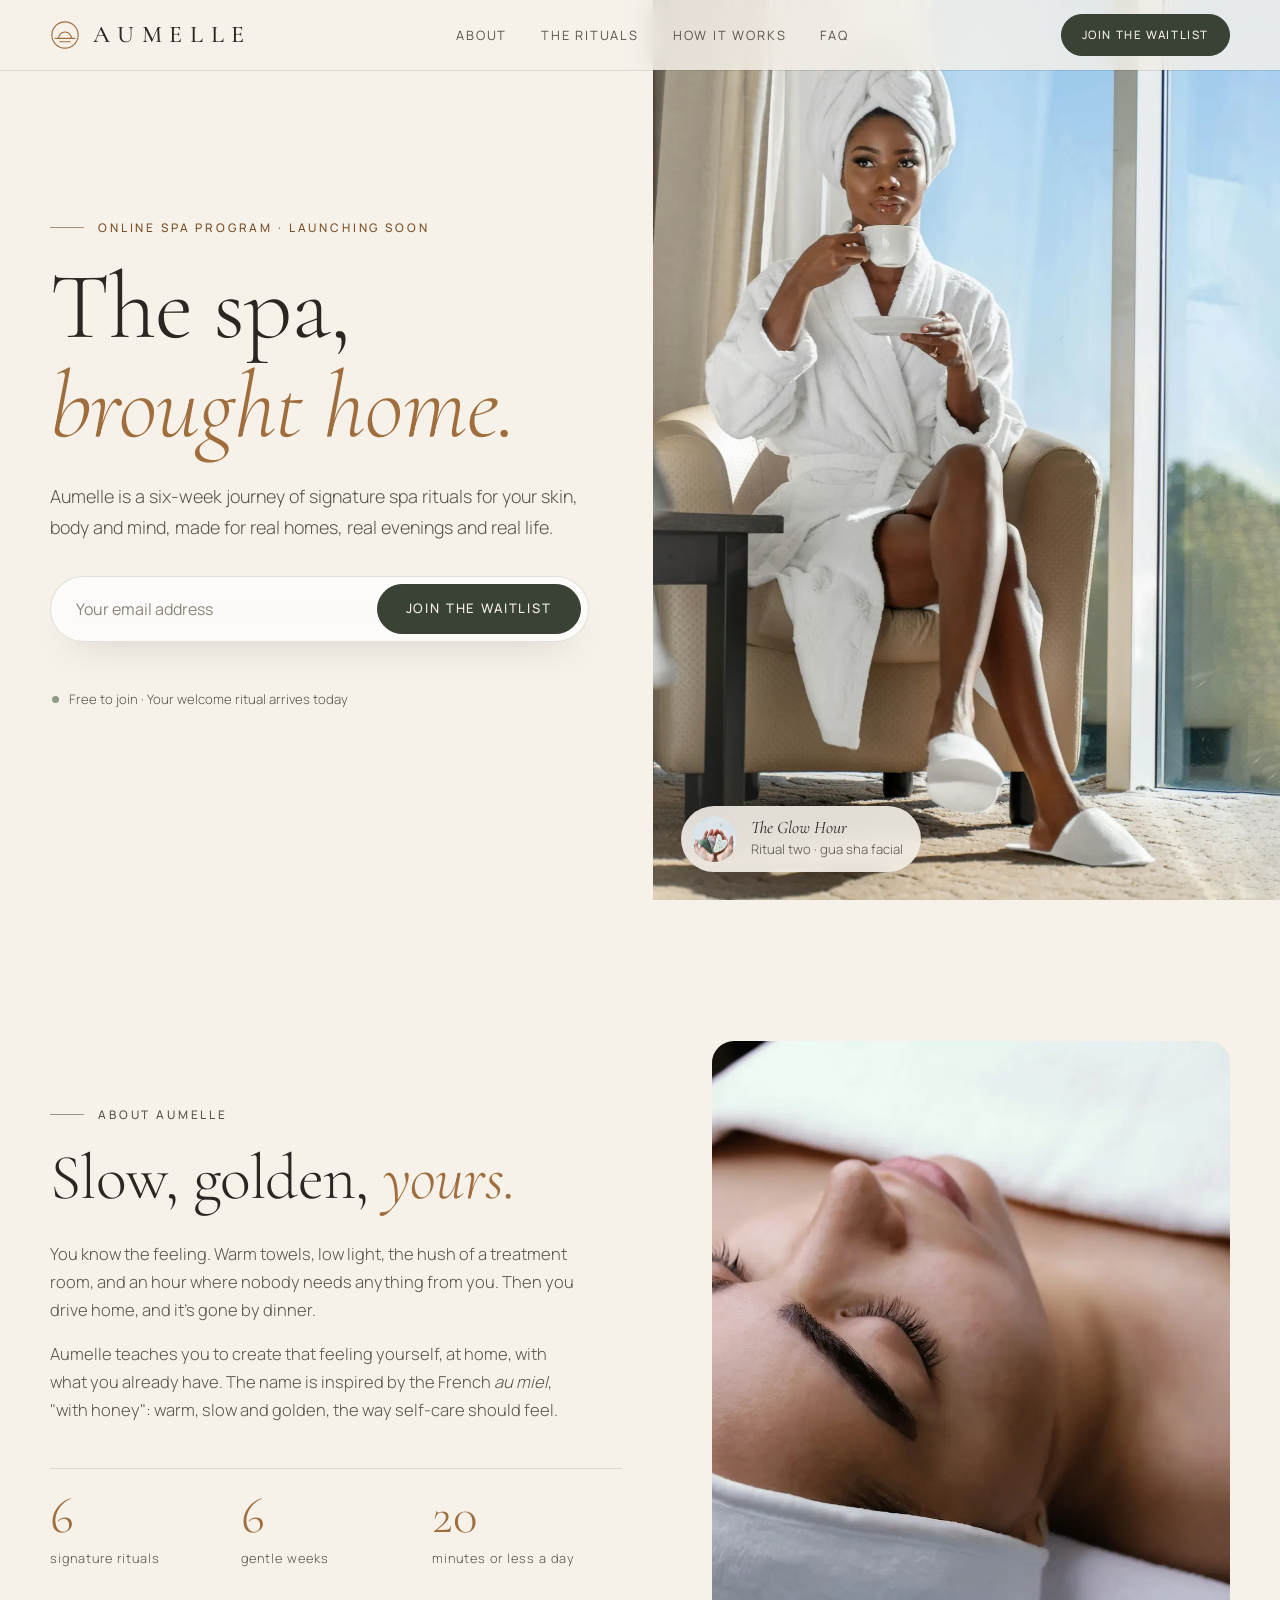
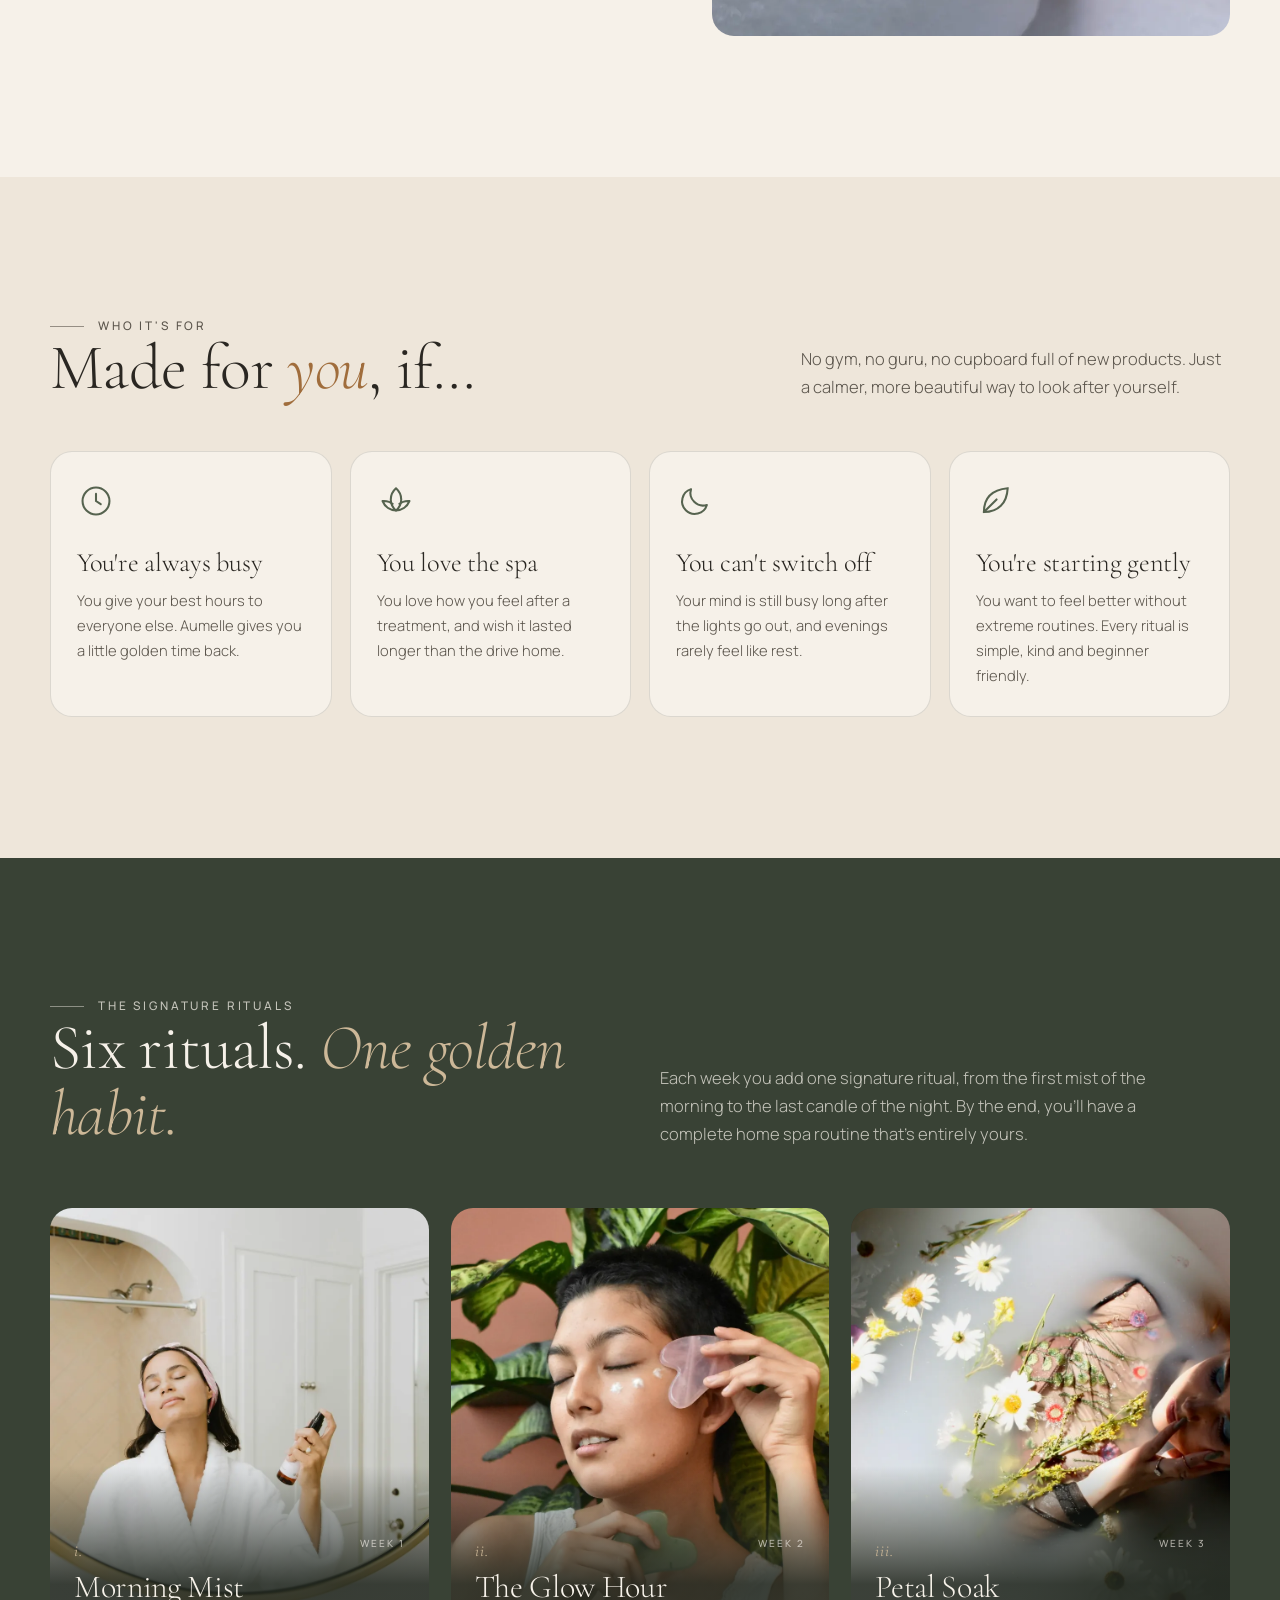
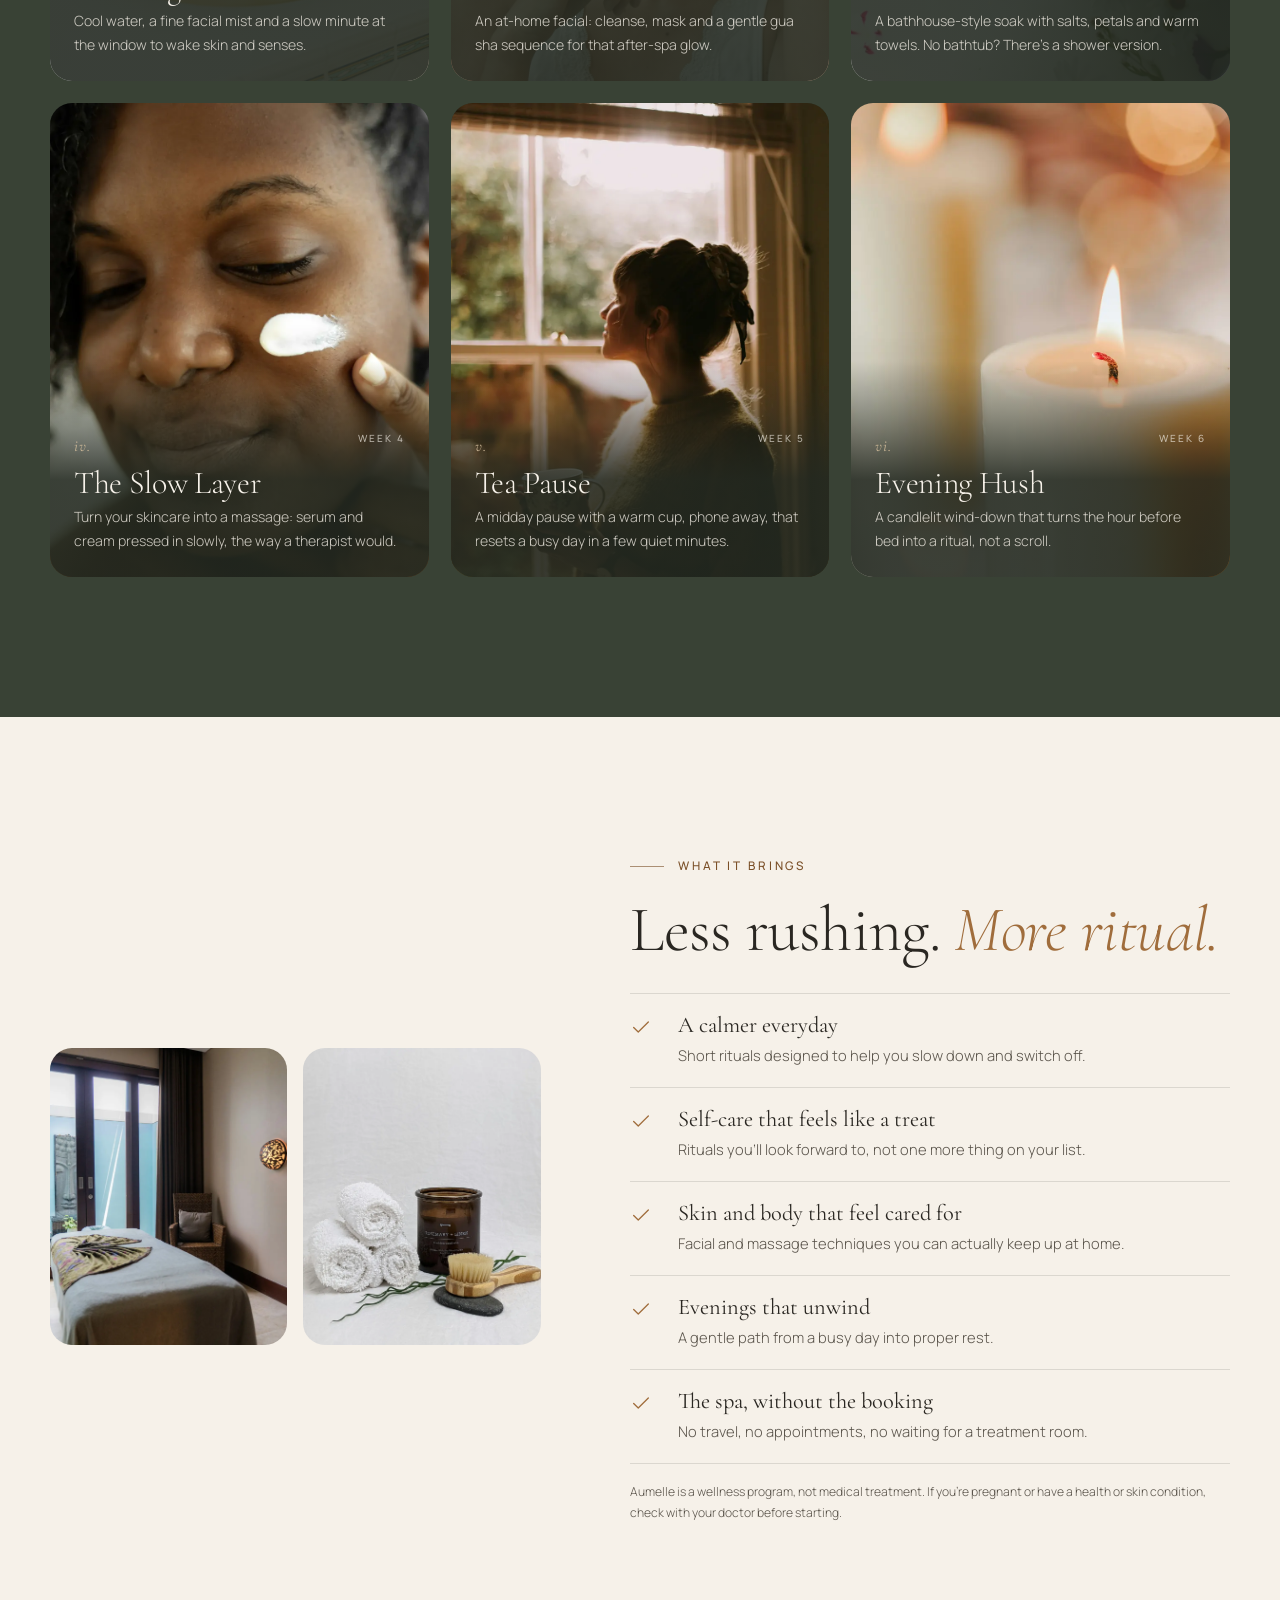
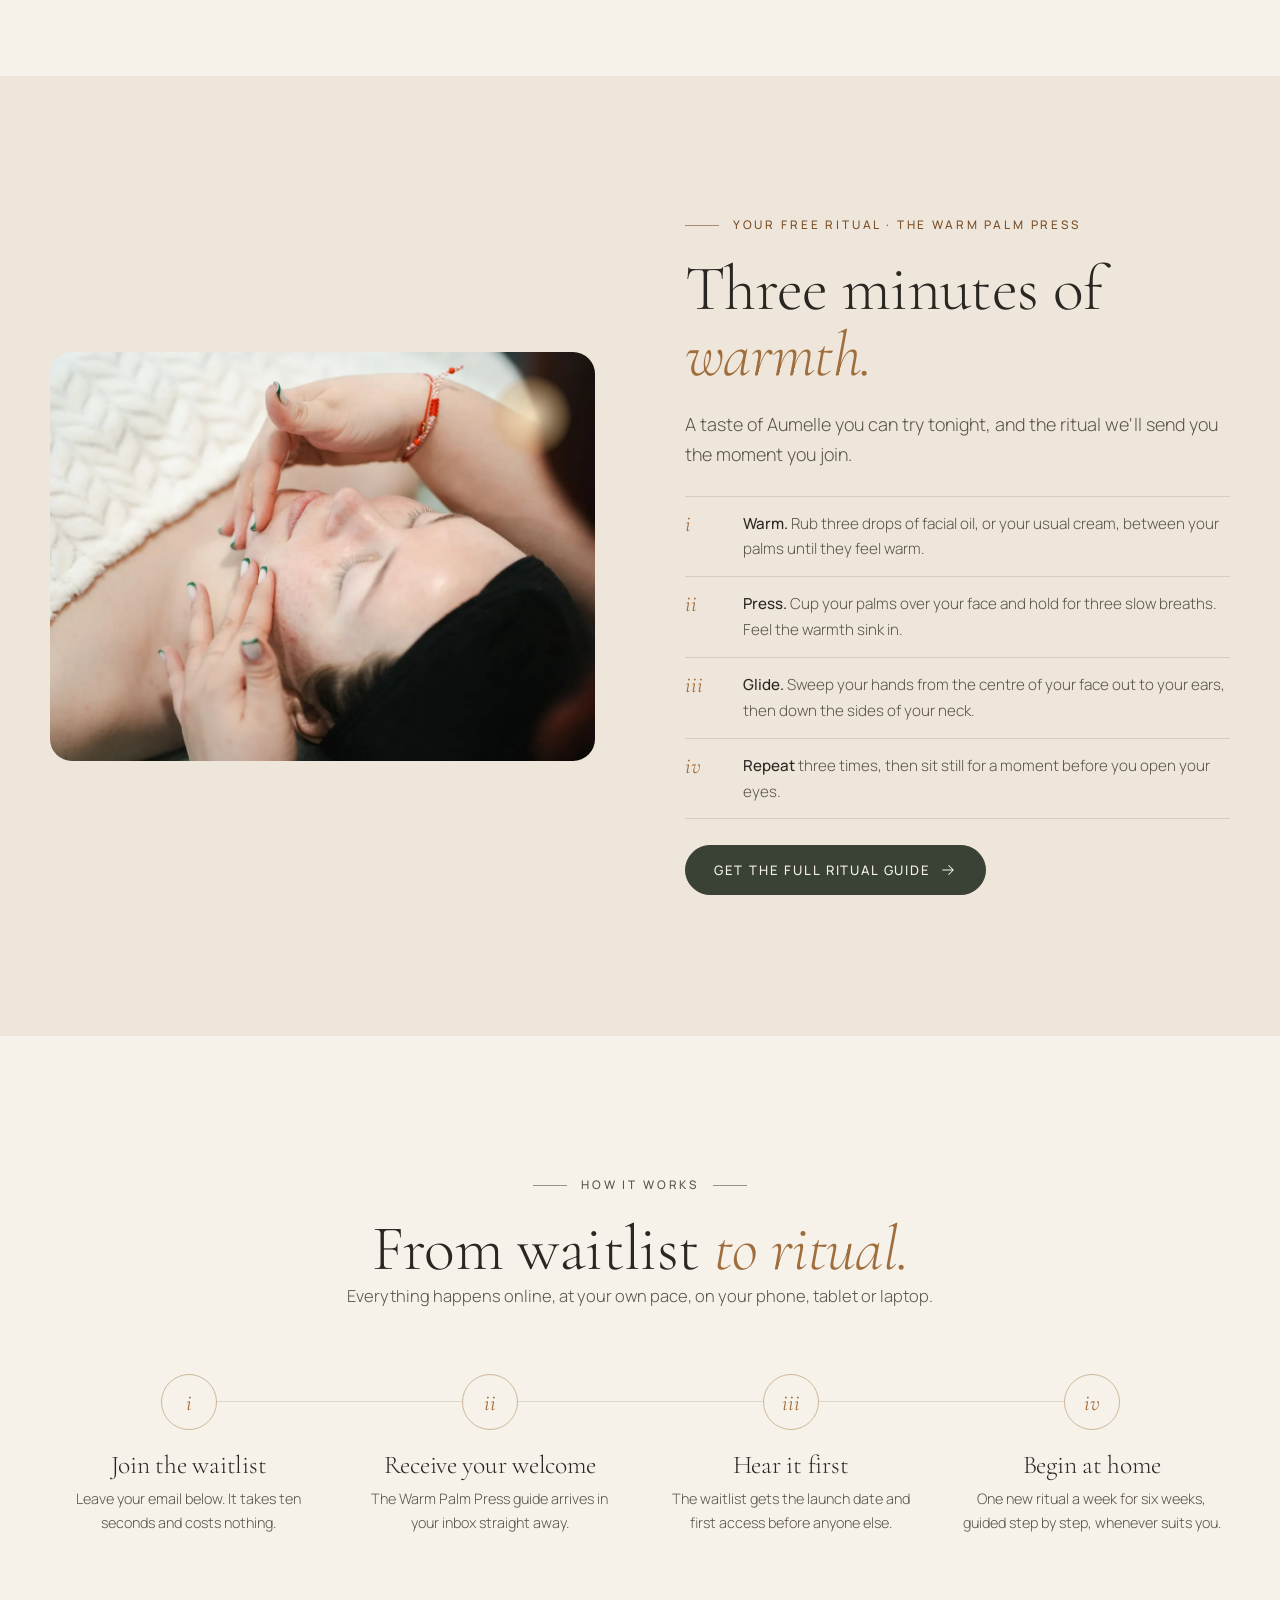
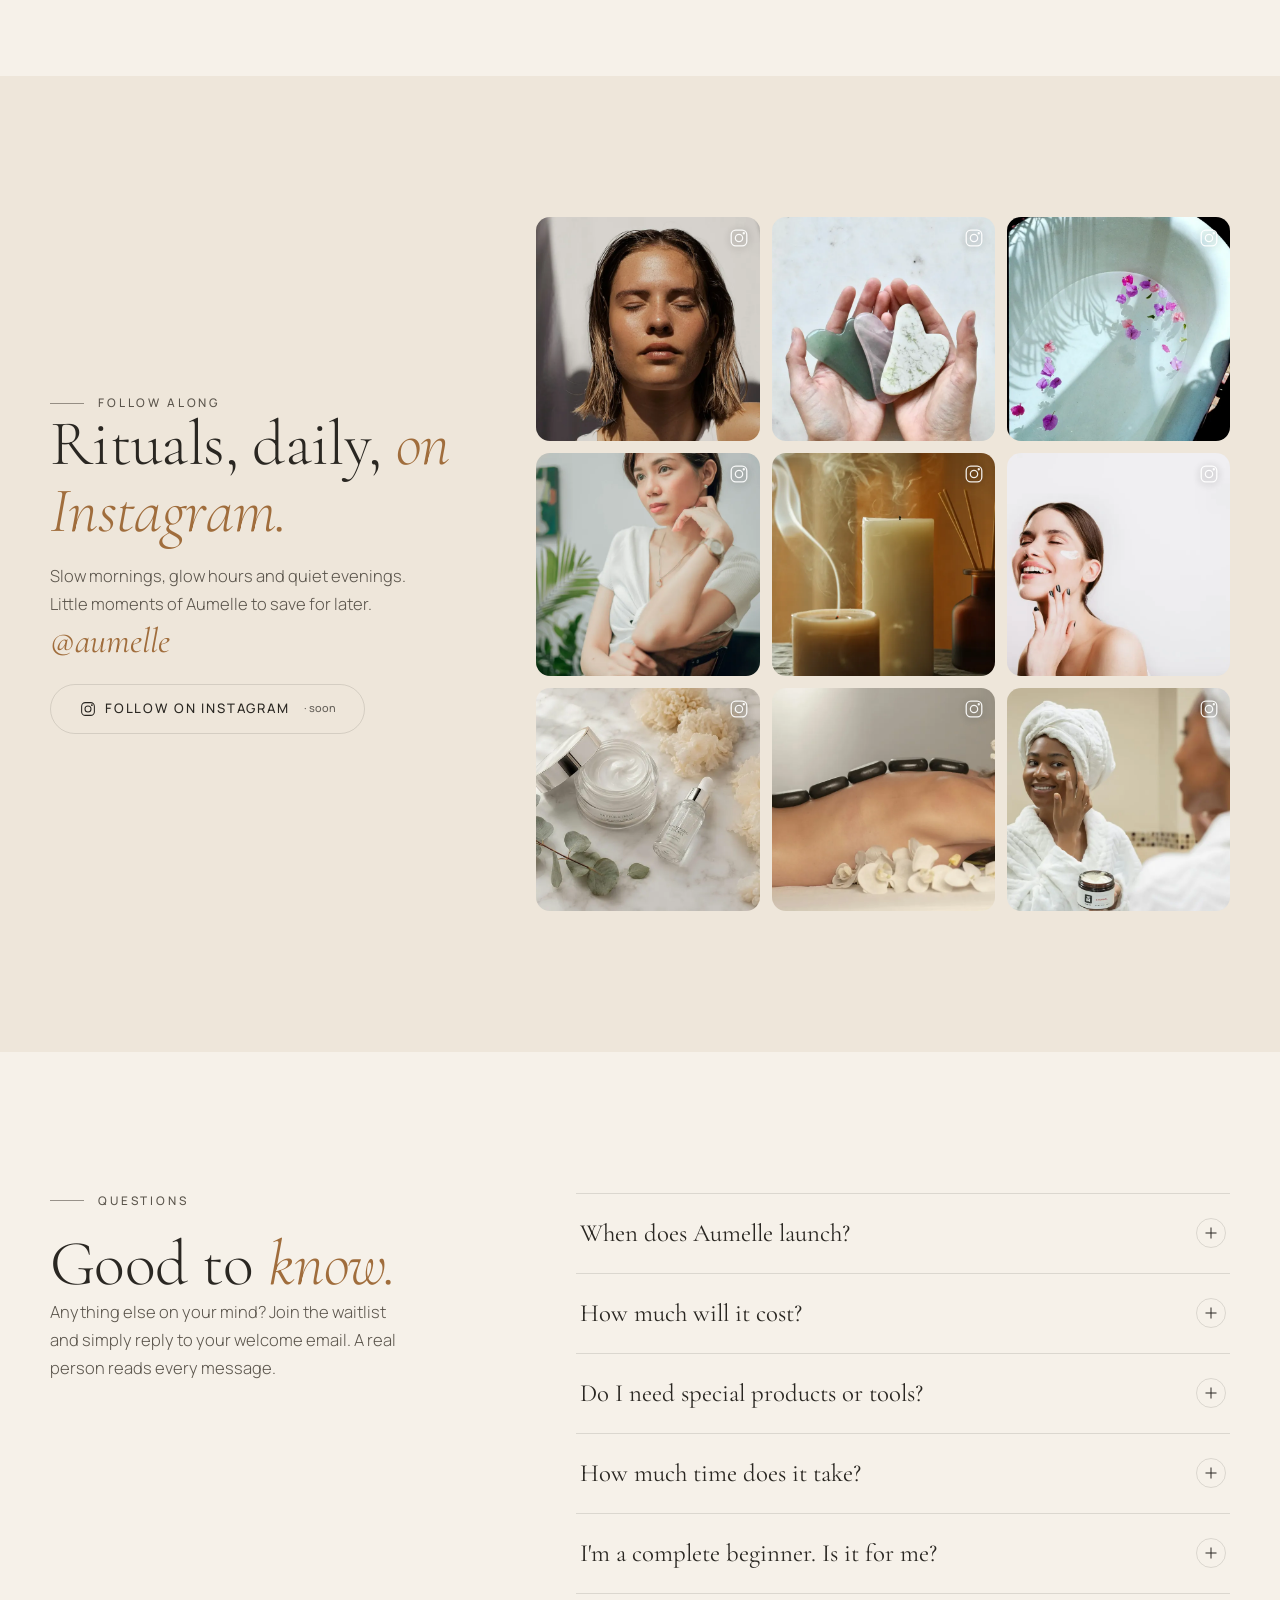
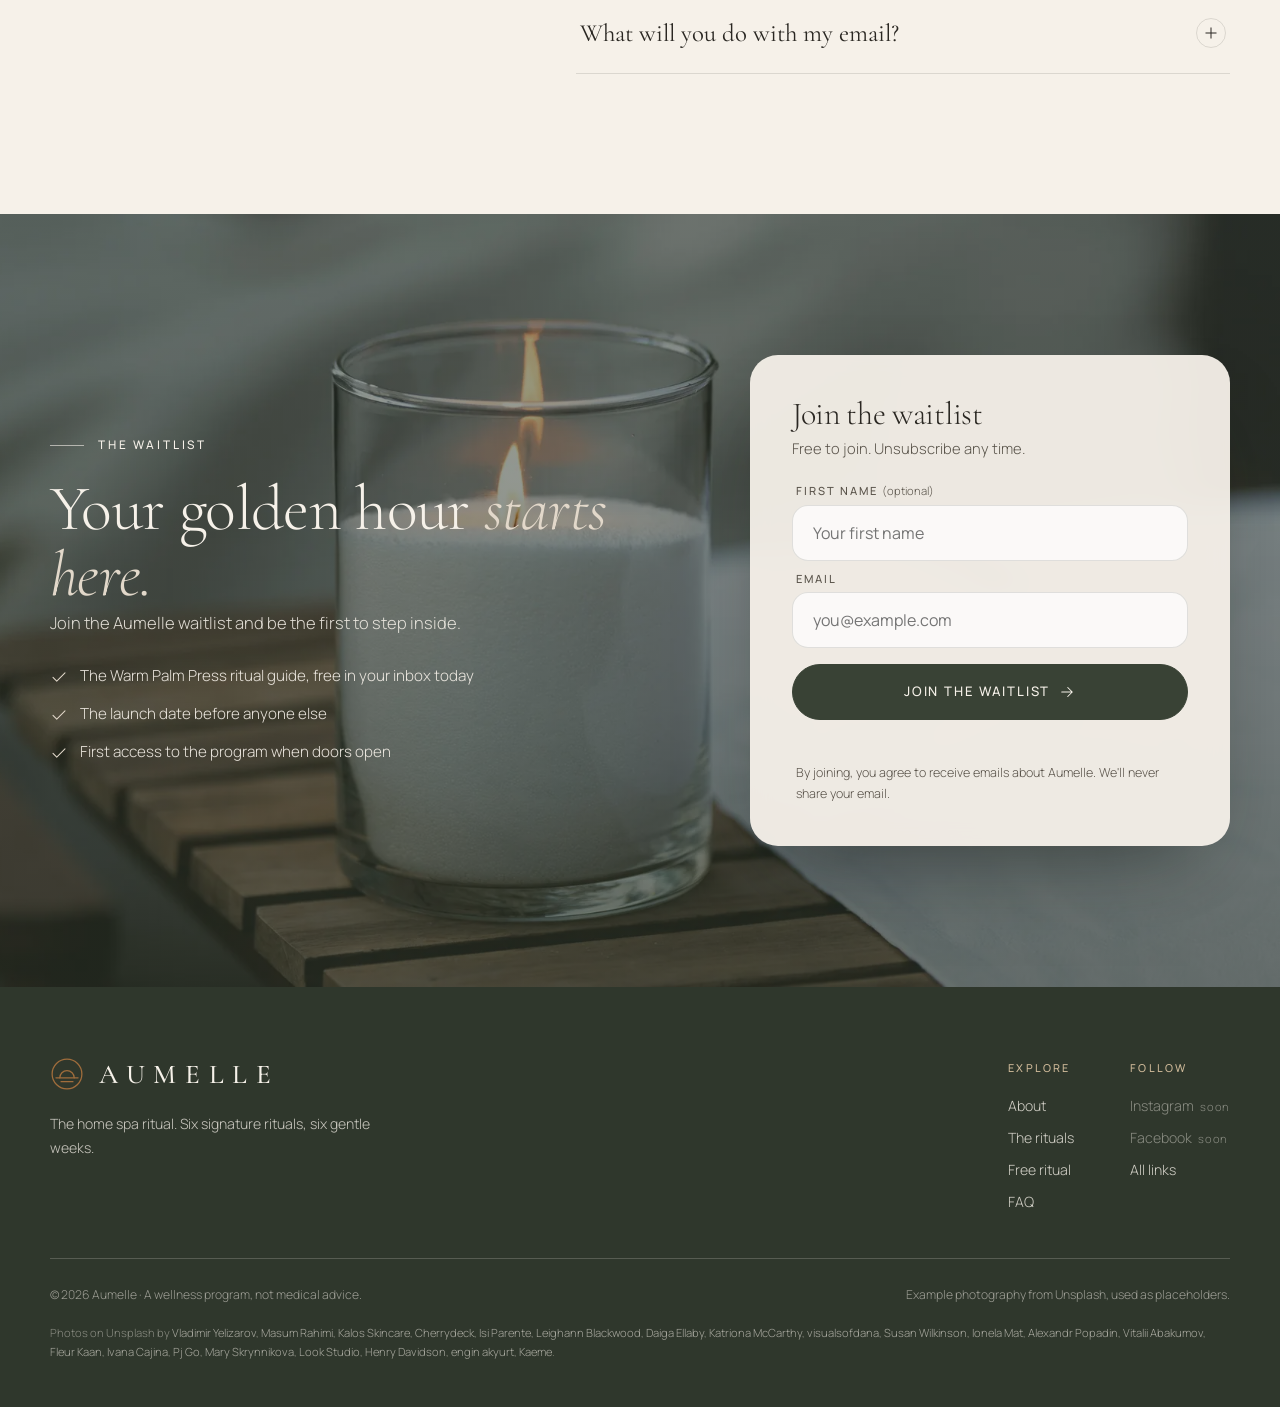
==== commit 44ad6bd1: "Swap waitlist background photo" ====
--- a/index.html
+++ b/index.html
@@ -17,12 +17,12 @@
 <meta property="og:image:alt" content="Aumelle wordmark beside a woman relaxing with her eyes closed">
 <meta name="twitter:card" content="summary_large_image">
 <meta name="twitter:image" content="https://mohammedbagowabair.github.io/Aumelle-Website/assets/og.jpg">
-<link rel="icon" href="assets/favicon.svg?v=202611112154" type="image/svg+xml">
-<link rel="apple-touch-icon" href="assets/apple-touch-icon.png?v=202611112154">
+<link rel="icon" href="assets/favicon.svg?v=202611112158" type="image/svg+xml">
+<link rel="apple-touch-icon" href="assets/apple-touch-icon.png?v=202611112158">
 <link rel="preload" href="assets/fonts/Cormorant-latin.woff2" as="font" type="font/woff2" crossorigin>
 <link rel="preload" href="assets/fonts/Manrope-latin.woff2" as="font" type="font/woff2" crossorigin>
-<link rel="preload" href="assets/img/hero.webp?v=202611112154" as="image" type="image/webp">
-<link rel="stylesheet" href="assets/style.css?v=202611112154">
+<link rel="preload" href="assets/img/hero.webp?v=202611112158" as="image" type="image/webp">
+<link rel="stylesheet" href="assets/style.css?v=202611112158">
 <script type="application/ld+json">{"@context":"https://schema.org","@type":"WebSite","name":"Aumelle","url":"https://mohammedbagowabair.github.io/Aumelle-Website/","description":"An online spa program: six signature rituals over six gentle weeks."}</script>
 </head>
 <body data-base="">
@@ -82,8 +82,8 @@
       </div>
     </div>
     <figure class="hero-photo">
-      <img src="assets/img/hero.webp?v=202611112154" width="1400" height="1750" alt="A woman in a white robe and hair towel relaxing with a cup of tea by a sunny window" fetchpriority="high">
-      <figcaption class="hero-chip"><img src="assets/ig/ig2.webp?v=202611112154" width="700" height="700" alt="" loading="lazy"><span><b>The Glow Hour</b>Ritual two · gua sha facial</span></figcaption>
+      <img src="assets/img/hero.webp?v=202611112158" width="1400" height="1750" alt="A woman in a white robe and hair towel relaxing with a cup of tea by a sunny window" fetchpriority="high">
+      <figcaption class="hero-chip"><img src="assets/ig/ig2.webp?v=202611112158" width="700" height="700" alt="" loading="lazy"><span><b>The Glow Hour</b>Ritual two · gua sha facial</span></figcaption>
     </figure>
   </div>
 </section>
@@ -103,7 +103,7 @@
       </div>
     </div>
     <figure class="frame reveal d2" style="margin:0;aspect-ratio:4/4.6">
-      <img src="assets/img/intro.webp?v=202611112154" width="1600" height="1066" loading="lazy" alt="A woman lying on a spa bed with her eyes closed, hair wrapped in a white towel">
+      <img src="assets/img/intro.webp?v=202611112158" width="1600" height="1066" loading="lazy" alt="A woman lying on a spa bed with her eyes closed, hair wrapped in a white towel">
     </figure>
   </div>
 </section>
@@ -138,12 +138,12 @@
       <p class="reveal d2">Each week you add one signature ritual, from the first mist of the morning to the last candle of the night. By the end, you'll have a complete home spa routine that's entirely yours.</p>
     </div>
     <ol class="rgrid">
-      <li class="rcard reveal"><div class="ph"><img src="assets/img/r-mist.webp?v=202611112154" width="900" height="1125" loading="lazy" alt="A woman in a white robe spraying facial mist in front of a round mirror"></div><div class="body"><span class="n">i.</span><span class="wk">Week 1</span><h3>Morning Mist</h3><p>Cool water, a fine facial mist and a slow minute at the window to wake skin and senses.</p></div></li>
-      <li class="rcard reveal d1"><div class="ph"><img src="assets/img/r-glow.webp?v=202611112154" width="900" height="1125" loading="lazy" alt="A woman with eyes closed using a rose quartz gua sha on her cheek"></div><div class="body"><span class="n">ii.</span><span class="wk">Week 2</span><h3>The Glow Hour</h3><p>An at-home facial: cleanse, mask and a gentle gua sha sequence for that after-spa glow.</p></div></li>
-      <li class="rcard reveal d2"><div class="ph"><img src="assets/img/r-soak.webp?v=202611112154" width="900" height="1125" loading="lazy" alt="A woman relaxing in a milky bath scattered with daisies"></div><div class="body"><span class="n">iii.</span><span class="wk">Week 3</span><h3>Petal Soak</h3><p>A bathhouse-style soak with salts, petals and warm towels. No bathtub? There's a shower version.</p></div></li>
-      <li class="rcard reveal"><div class="ph"><img src="assets/img/r-layer.webp?v=202611112154" width="900" height="1125" loading="lazy" alt="A smiling woman applying a dot of cream to her cheek"></div><div class="body"><span class="n">iv.</span><span class="wk">Week 4</span><h3>The Slow Layer</h3><p>Turn your skincare into a massage: serum and cream pressed in slowly, the way a therapist would.</p></div></li>
-      <li class="rcard reveal d1"><div class="ph"><img src="assets/img/r-tea.webp?v=202611112154" width="900" height="1125" loading="lazy" alt="A woman holding a cup of tea by a sunlit window"></div><div class="body"><span class="n">v.</span><span class="wk">Week 5</span><h3>Tea Pause</h3><p>A midday pause with a warm cup, phone away, that resets a busy day in a few quiet minutes.</p></div></li>
-      <li class="rcard reveal d2"><div class="ph"><img src="assets/img/r-hush.webp?v=202611112154" width="900" height="1125" loading="lazy" alt="A lit white candle glowing in soft warm light"></div><div class="body"><span class="n">vi.</span><span class="wk">Week 6</span><h3>Evening Hush</h3><p>A candlelit wind-down that turns the hour before bed into a ritual, not a scroll.</p></div></li>
+      <li class="rcard reveal"><div class="ph"><img src="assets/img/r-mist.webp?v=202611112158" width="900" height="1125" loading="lazy" alt="A woman in a white robe spraying facial mist in front of a round mirror"></div><div class="body"><span class="n">i.</span><span class="wk">Week 1</span><h3>Morning Mist</h3><p>Cool water, a fine facial mist and a slow minute at the window to wake skin and senses.</p></div></li>
+      <li class="rcard reveal d1"><div class="ph"><img src="assets/img/r-glow.webp?v=202611112158" width="900" height="1125" loading="lazy" alt="A woman with eyes closed using a rose quartz gua sha on her cheek"></div><div class="body"><span class="n">ii.</span><span class="wk">Week 2</span><h3>The Glow Hour</h3><p>An at-home facial: cleanse, mask and a gentle gua sha sequence for that after-spa glow.</p></div></li>
+      <li class="rcard reveal d2"><div class="ph"><img src="assets/img/r-soak.webp?v=202611112158" width="900" height="1125" loading="lazy" alt="A woman relaxing in a milky bath scattered with daisies"></div><div class="body"><span class="n">iii.</span><span class="wk">Week 3</span><h3>Petal Soak</h3><p>A bathhouse-style soak with salts, petals and warm towels. No bathtub? There's a shower version.</p></div></li>
+      <li class="rcard reveal"><div class="ph"><img src="assets/img/r-layer.webp?v=202611112158" width="900" height="1125" loading="lazy" alt="A smiling woman applying a dot of cream to her cheek"></div><div class="body"><span class="n">iv.</span><span class="wk">Week 4</span><h3>The Slow Layer</h3><p>Turn your skincare into a massage: serum and cream pressed in slowly, the way a therapist would.</p></div></li>
+      <li class="rcard reveal d1"><div class="ph"><img src="assets/img/r-tea.webp?v=202611112158" width="900" height="1125" loading="lazy" alt="A woman holding a cup of tea by a sunlit window"></div><div class="body"><span class="n">v.</span><span class="wk">Week 5</span><h3>Tea Pause</h3><p>A midday pause with a warm cup, phone away, that resets a busy day in a few quiet minutes.</p></div></li>
+      <li class="rcard reveal d2"><div class="ph"><img src="assets/img/r-hush.webp?v=202611112158" width="900" height="1125" loading="lazy" alt="A lit white candle glowing in soft warm light"></div><div class="body"><span class="n">vi.</span><span class="wk">Week 6</span><h3>Evening Hush</h3><p>A candlelit wind-down that turns the hour before bed into a ritual, not a scroll.</p></div></li>
     </ol>
   </div>
 </section>
@@ -152,8 +152,8 @@
 <section class="sec benefits" aria-labelledby="h-ben">
   <div class="wrap grid">
     <div class="bimgs">
-      <figure class="frame reveal" style="margin:0"><img src="assets/img/room.webp?v=202611112154" width="1000" height="1250" loading="lazy" alt="A calm spa treatment room with a made-up massage bed and soft light"></figure>
-      <figure class="frame reveal d2" style="margin:0"><img src="assets/img/towels.webp?v=202611112154" width="1000" height="1250" loading="lazy" alt="Rolled white towels, an amber candle jar and a wooden body brush"></figure>
+      <figure class="frame reveal" style="margin:0"><img src="assets/img/room.webp?v=202611112158" width="1000" height="1250" loading="lazy" alt="A calm spa treatment room with a made-up massage bed and soft light"></figure>
+      <figure class="frame reveal d2" style="margin:0"><img src="assets/img/towels.webp?v=202611112158" width="1000" height="1250" loading="lazy" alt="Rolled white towels, an amber candle jar and a wooden body brush"></figure>
     </div>
     <div>
       <p class="eyebrow reveal">What it brings</p>
@@ -173,7 +173,7 @@
 <!-- FREE RITUAL -->
 <section class="sec palm forwhom" id="free-ritual" aria-labelledby="h-palm">
   <div class="wrap grid">
-    <figure class="frame reveal" style="margin:0"><img src="assets/img/palm.webp?v=202611112154" width="1200" height="900" loading="lazy" alt="A woman with eyes closed, hands resting gently on her face"><span class="glow" aria-hidden="true"></span></figure>
+    <figure class="frame reveal" style="margin:0"><img src="assets/img/palm.webp?v=202611112158" width="1200" height="900" loading="lazy" alt="A woman with eyes closed, hands resting gently on her face"><span class="glow" aria-hidden="true"></span></figure>
     <div>
       <p class="eyebrow reveal">Your free ritual · The Warm Palm Press</p>
       <h2 id="h-palm" class="reveal d1">Three minutes of <em>warmth.</em></h2>
@@ -217,15 +217,15 @@
       <div class="reveal d3" style="margin-top:22px"><a class="btn btn-line" data-social="instagram" href="#"><svg width="18" height="18" aria-hidden="true"><use href="#i-ig"/></svg>Follow on Instagram<small data-soon style="text-transform:none;letter-spacing:0;margin-left:6px;opacity:.7">· soon</small></a></div>
     </div>
     <ul class="igrid reveal d1" aria-label="Example Instagram posts">
-      <li><a data-social="instagram" href="#" aria-label="Aumelle on Instagram: Woman with wet hair and eyes closed in soft sunlight"><img src="assets/ig/ig1.webp?v=202611112154" width="700" height="700" loading="lazy" alt="Woman with wet hair and eyes closed in soft sunlight"><svg class="ig-ico" aria-hidden="true"><use href="#i-ig"/></svg></a></li>
-      <li><a data-social="instagram" href="#" aria-label="Aumelle on Instagram: Hands holding heart-shaped gua sha stones"><img src="assets/ig/ig2.webp?v=202611112154" width="700" height="700" loading="lazy" alt="Hands holding heart-shaped gua sha stones"><svg class="ig-ico" aria-hidden="true"><use href="#i-ig"/></svg></a></li>
-      <li><a data-social="instagram" href="#" aria-label="Aumelle on Instagram: A white bathtub with floating pink petals"><img src="assets/ig/ig3.webp?v=202611112154" width="700" height="700" loading="lazy" alt="A white bathtub with floating pink petals"><svg class="ig-ico" aria-hidden="true"><use href="#i-ig"/></svg></a></li>
-      <li><a data-social="instagram" href="#" aria-label="Aumelle on Instagram: A woman in a white shirt sitting calmly by a window"><img src="assets/ig/ig4.webp?v=202611112154" width="700" height="700" loading="lazy" alt="A woman in a white shirt sitting calmly by a window"><svg class="ig-ico" aria-hidden="true"><use href="#i-ig"/></svg></a></li>
-      <li><a data-social="instagram" href="#" aria-label="Aumelle on Instagram: Candles and an incense stick in warm light"><img src="assets/ig/ig5.webp?v=202611112154" width="700" height="700" loading="lazy" alt="Candles and an incense stick in warm light"><svg class="ig-ico" aria-hidden="true"><use href="#i-ig"/></svg></a></li>
-      <li><a data-social="instagram" href="#" aria-label="Aumelle on Instagram: A smiling woman with a dot of cream on her cheek"><img src="assets/ig/ig6.webp?v=202611112154" width="700" height="700" loading="lazy" alt="A smiling woman with a dot of cream on her cheek"><svg class="ig-ico" aria-hidden="true"><use href="#i-ig"/></svg></a></li>
-      <li><a data-social="instagram" href="#" aria-label="Aumelle on Instagram: Skincare jar, serum and eucalyptus on marble"><img src="assets/ig/ig7.webp?v=202611112154" width="700" height="700" loading="lazy" alt="Skincare jar, serum and eucalyptus on marble"><svg class="ig-ico" aria-hidden="true"><use href="#i-ig"/></svg></a></li>
-      <li><a data-social="instagram" href="#" aria-label="Aumelle on Instagram: Hot stones placed along a back at a spa"><img src="assets/ig/ig8.webp?v=202611112154" width="700" height="700" loading="lazy" alt="Hot stones placed along a back at a spa"><svg class="ig-ico" aria-hidden="true"><use href="#i-ig"/></svg></a></li>
-      <li><a data-social="instagram" href="#" aria-label="Aumelle on Instagram: A woman in a towel and robe applying cream at the mirror"><img src="assets/ig/ig9.webp?v=202611112154" width="700" height="700" loading="lazy" alt="A woman in a towel and robe applying cream at the mirror"><svg class="ig-ico" aria-hidden="true"><use href="#i-ig"/></svg></a></li>
+      <li><a data-social="instagram" href="#" aria-label="Aumelle on Instagram: Woman with wet hair and eyes closed in soft sunlight"><img src="assets/ig/ig1.webp?v=202611112158" width="700" height="700" loading="lazy" alt="Woman with wet hair and eyes closed in soft sunlight"><svg class="ig-ico" aria-hidden="true"><use href="#i-ig"/></svg></a></li>
+      <li><a data-social="instagram" href="#" aria-label="Aumelle on Instagram: Hands holding heart-shaped gua sha stones"><img src="assets/ig/ig2.webp?v=202611112158" width="700" height="700" loading="lazy" alt="Hands holding heart-shaped gua sha stones"><svg class="ig-ico" aria-hidden="true"><use href="#i-ig"/></svg></a></li>
+      <li><a data-social="instagram" href="#" aria-label="Aumelle on Instagram: A white bathtub with floating pink petals"><img src="assets/ig/ig3.webp?v=202611112158" width="700" height="700" loading="lazy" alt="A white bathtub with floating pink petals"><svg class="ig-ico" aria-hidden="true"><use href="#i-ig"/></svg></a></li>
+      <li><a data-social="instagram" href="#" aria-label="Aumelle on Instagram: A woman in a white shirt sitting calmly by a window"><img src="assets/ig/ig4.webp?v=202611112158" width="700" height="700" loading="lazy" alt="A woman in a white shirt sitting calmly by a window"><svg class="ig-ico" aria-hidden="true"><use href="#i-ig"/></svg></a></li>
+      <li><a data-social="instagram" href="#" aria-label="Aumelle on Instagram: Candles and an incense stick in warm light"><img src="assets/ig/ig5.webp?v=202611112158" width="700" height="700" loading="lazy" alt="Candles and an incense stick in warm light"><svg class="ig-ico" aria-hidden="true"><use href="#i-ig"/></svg></a></li>
+      <li><a data-social="instagram" href="#" aria-label="Aumelle on Instagram: A smiling woman with a dot of cream on her cheek"><img src="assets/ig/ig6.webp?v=202611112158" width="700" height="700" loading="lazy" alt="A smiling woman with a dot of cream on her cheek"><svg class="ig-ico" aria-hidden="true"><use href="#i-ig"/></svg></a></li>
+      <li><a data-social="instagram" href="#" aria-label="Aumelle on Instagram: Skincare jar, serum and eucalyptus on marble"><img src="assets/ig/ig7.webp?v=202611112158" width="700" height="700" loading="lazy" alt="Skincare jar, serum and eucalyptus on marble"><svg class="ig-ico" aria-hidden="true"><use href="#i-ig"/></svg></a></li>
+      <li><a data-social="instagram" href="#" aria-label="Aumelle on Instagram: Hot stones placed along a back at a spa"><img src="assets/ig/ig8.webp?v=202611112158" width="700" height="700" loading="lazy" alt="Hot stones placed along a back at a spa"><svg class="ig-ico" aria-hidden="true"><use href="#i-ig"/></svg></a></li>
+      <li><a data-social="instagram" href="#" aria-label="Aumelle on Instagram: A woman in a towel and robe applying cream at the mirror"><img src="assets/ig/ig9.webp?v=202611112158" width="700" height="700" loading="lazy" alt="A woman in a towel and robe applying cream at the mirror"><svg class="ig-ico" aria-hidden="true"><use href="#i-ig"/></svg></a></li>
     </ul>
   </div>
 </section>
@@ -251,7 +251,7 @@
 
 <!-- WAITLIST -->
 <section class="sec cta" id="waitlist" aria-labelledby="h-wait">
-  <div class="bg" aria-hidden="true"><img src="assets/img/cta.webp?v=202611112154" width="1800" height="1012" loading="lazy" alt=""></div>
+  <div class="bg" aria-hidden="true"><img src="assets/img/cta.webp?v=202611112158" width="1800" height="1012" loading="lazy" alt=""></div>
   <div class="wrap">
     <div class="copy">
       <p class="eyebrow reveal">The waitlist</p>
@@ -298,10 +298,10 @@
       <span>© <span data-year>2026</span> Aumelle · A wellness program, not medical advice.</span>
       <span>Example photography from Unsplash, used as placeholders.</span>
     </div>
-    <p class="credits">Photos on Unsplash by <a href="https://unsplash.com/@yelizarov?utm_source=aumelle&amp;utm_medium=referral" target="_blank" rel="noopener">Vladimir Yelizarov</a>, <a href="https://unsplash.com/@masumrh?utm_source=aumelle&amp;utm_medium=referral" target="_blank" rel="noopener">Masum Rahimi</a>, <a href="https://unsplash.com/@kalosskin?utm_source=aumelle&amp;utm_medium=referral" target="_blank" rel="noopener">Kalos Skincare</a>, <a href="https://unsplash.com/@cherrydeck?utm_source=aumelle&amp;utm_medium=referral" target="_blank" rel="noopener">Cherrydeck</a>, <a href="https://unsplash.com/@isiparente?utm_source=aumelle&amp;utm_medium=referral" target="_blank" rel="noopener">Isi Parente</a>, <a href="https://unsplash.com/@ohleighann?utm_source=aumelle&amp;utm_medium=referral" target="_blank" rel="noopener">Leighann Blackwood</a>, <a href="https://unsplash.com/@daiga_ellaby?utm_source=aumelle&amp;utm_medium=referral" target="_blank" rel="noopener">Daiga Ellaby</a>, <a href="https://unsplash.com/@dewdrop157?utm_source=aumelle&amp;utm_medium=referral" target="_blank" rel="noopener">Katriona McCarthy</a>, <a href="https://unsplash.com/@visualsofdana?utm_source=aumelle&amp;utm_medium=referral" target="_blank" rel="noopener">visualsofdana</a>, <a href="https://unsplash.com/@susan_wilkinson?utm_source=aumelle&amp;utm_medium=referral" target="_blank" rel="noopener">Susan Wilkinson</a>, <a href="https://unsplash.com/@ionelaaaaa?utm_source=aumelle&amp;utm_medium=referral" target="_blank" rel="noopener">Ionela Mat</a>, <a href="https://unsplash.com/@scoutori?utm_source=aumelle&amp;utm_medium=referral" target="_blank" rel="noopener">Vitalii Abakumov</a>, <a href="https://unsplash.com/@fleuraimeekaan?utm_source=aumelle&amp;utm_medium=referral" target="_blank" rel="noopener">Fleur Kaan</a>, <a href="https://unsplash.com/@von_co?utm_source=aumelle&amp;utm_medium=referral" target="_blank" rel="noopener">Ivana Cajina</a>, <a href="https://unsplash.com/@phizzahot?utm_source=aumelle&amp;utm_medium=referral" target="_blank" rel="noopener">Pj Go</a>, <a href="https://unsplash.com/@mary_skr?utm_source=aumelle&amp;utm_medium=referral" target="_blank" rel="noopener">Mary Skrynnikova</a>, <a href="https://unsplash.com/@lookphoto?utm_source=aumelle&amp;utm_medium=referral" target="_blank" rel="noopener">Look Studio</a>, <a href="https://unsplash.com/@henrydavisonny?utm_source=aumelle&amp;utm_medium=referral" target="_blank" rel="noopener">Henry Davidson</a>, <a href="https://unsplash.com/@enginakyurt?utm_source=aumelle&amp;utm_medium=referral" target="_blank" rel="noopener">engin akyurt</a>, <a href="https://unsplash.com/@hellokaeme?utm_source=aumelle&amp;utm_medium=referral" target="_blank" rel="noopener">Kaeme</a>.</p>
+    <p class="credits">Photos on Unsplash by <a href="https://unsplash.com/@yelizarov?utm_source=aumelle&amp;utm_medium=referral" target="_blank" rel="noopener">Vladimir Yelizarov</a>, <a href="https://unsplash.com/@masumrh?utm_source=aumelle&amp;utm_medium=referral" target="_blank" rel="noopener">Masum Rahimi</a>, <a href="https://unsplash.com/@kalosskin?utm_source=aumelle&amp;utm_medium=referral" target="_blank" rel="noopener">Kalos Skincare</a>, <a href="https://unsplash.com/@cherrydeck?utm_source=aumelle&amp;utm_medium=referral" target="_blank" rel="noopener">Cherrydeck</a>, <a href="https://unsplash.com/@isiparente?utm_source=aumelle&amp;utm_medium=referral" target="_blank" rel="noopener">Isi Parente</a>, <a href="https://unsplash.com/@ohleighann?utm_source=aumelle&amp;utm_medium=referral" target="_blank" rel="noopener">Leighann Blackwood</a>, <a href="https://unsplash.com/@daiga_ellaby?utm_source=aumelle&amp;utm_medium=referral" target="_blank" rel="noopener">Daiga Ellaby</a>, <a href="https://unsplash.com/@dewdrop157?utm_source=aumelle&amp;utm_medium=referral" target="_blank" rel="noopener">Katriona McCarthy</a>, <a href="https://unsplash.com/@visualsofdana?utm_source=aumelle&amp;utm_medium=referral" target="_blank" rel="noopener">visualsofdana</a>, <a href="https://unsplash.com/@susan_wilkinson?utm_source=aumelle&amp;utm_medium=referral" target="_blank" rel="noopener">Susan Wilkinson</a>, <a href="https://unsplash.com/@ionelaaaaa?utm_source=aumelle&amp;utm_medium=referral" target="_blank" rel="noopener">Ionela Mat</a>, <a href="https://unsplash.com/@irrabagon?utm_source=aumelle&amp;utm_medium=referral" target="_blank" rel="noopener">Alexandr Popadin</a>, <a href="https://unsplash.com/@scoutori?utm_source=aumelle&amp;utm_medium=referral" target="_blank" rel="noopener">Vitalii Abakumov</a>, <a href="https://unsplash.com/@fleuraimeekaan?utm_source=aumelle&amp;utm_medium=referral" target="_blank" rel="noopener">Fleur Kaan</a>, <a href="https://unsplash.com/@von_co?utm_source=aumelle&amp;utm_medium=referral" target="_blank" rel="noopener">Ivana Cajina</a>, <a href="https://unsplash.com/@phizzahot?utm_source=aumelle&amp;utm_medium=referral" target="_blank" rel="noopener">Pj Go</a>, <a href="https://unsplash.com/@mary_skr?utm_source=aumelle&amp;utm_medium=referral" target="_blank" rel="noopener">Mary Skrynnikova</a>, <a href="https://unsplash.com/@lookphoto?utm_source=aumelle&amp;utm_medium=referral" target="_blank" rel="noopener">Look Studio</a>, <a href="https://unsplash.com/@henrydavisonny?utm_source=aumelle&amp;utm_medium=referral" target="_blank" rel="noopener">Henry Davidson</a>, <a href="https://unsplash.com/@enginakyurt?utm_source=aumelle&amp;utm_medium=referral" target="_blank" rel="noopener">engin akyurt</a>, <a href="https://unsplash.com/@hellokaeme?utm_source=aumelle&amp;utm_medium=referral" target="_blank" rel="noopener">Kaeme</a>.</p>
   </div>
 </footer>
-<script src="assets/config.js?v=202611112154"></script>
-<script src="assets/app.js?v=202611112154"></script>
+<script src="assets/config.js?v=202611112158"></script>
+<script src="assets/app.js?v=202611112158"></script>
 </body>
 </html>
